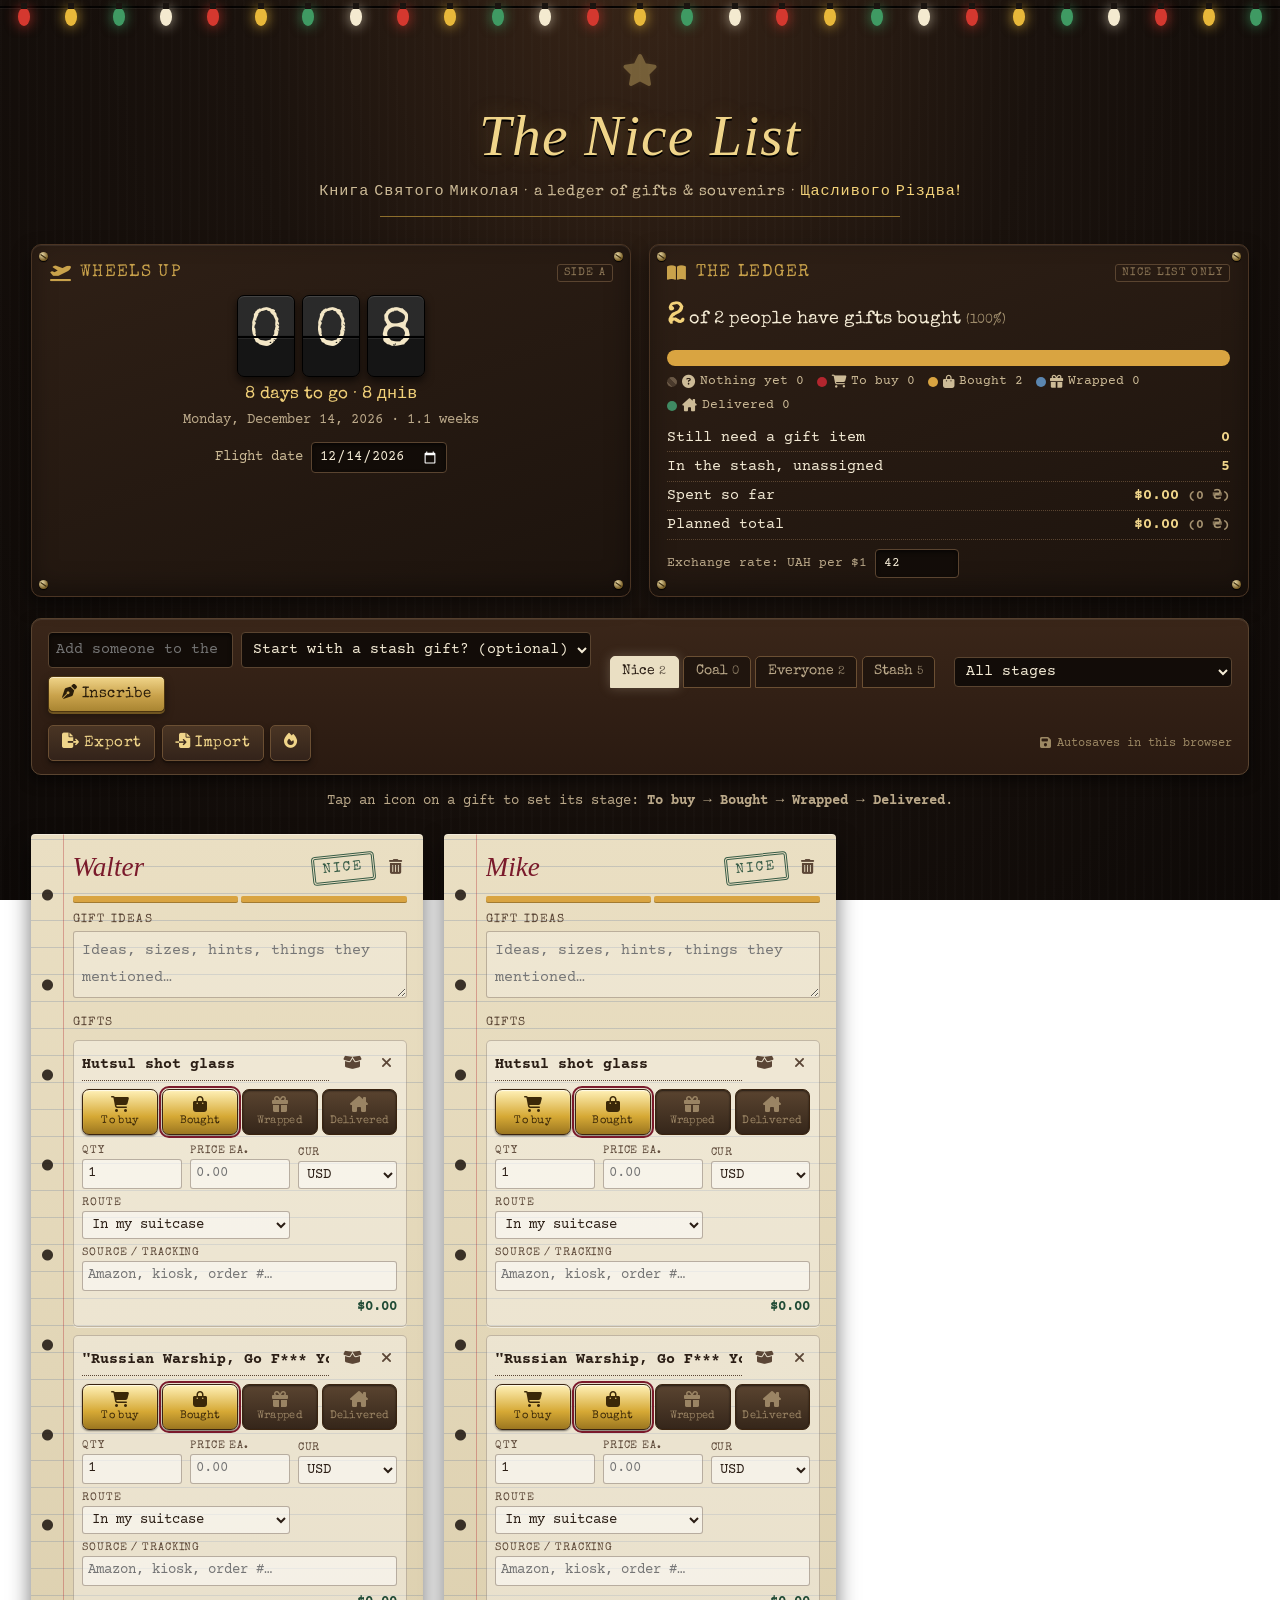
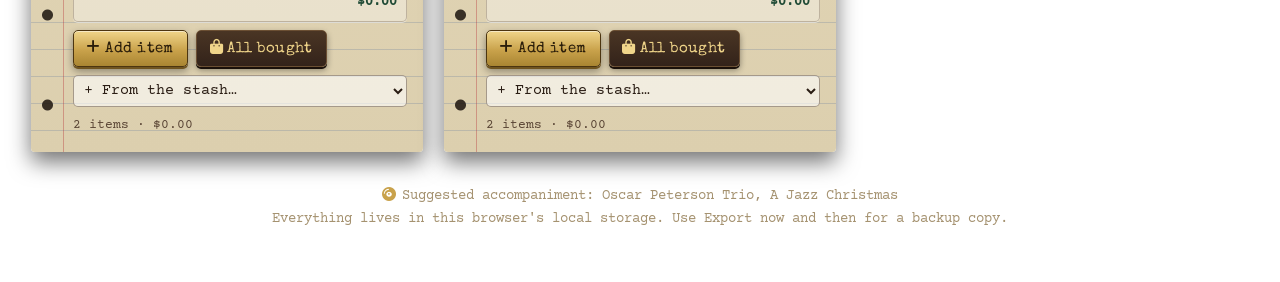
==== nice-list.html @ 09d6259b "v1.0 nice list." ====
<!DOCTYPE html>
<html lang="en">
<head>
<meta charset="utf-8">
<meta name="viewport" content="width=device-width, initial-scale=1, viewport-fit=cover">
<meta name="theme-color" content="#120d0a">
<meta name="mobile-web-app-capable" content="yes">
<meta name="apple-mobile-web-app-capable" content="yes">
<meta name="apple-mobile-web-app-title" content="Nice List">
<title>The Nice List · Книга Святого Миколая</title>
<link rel="preconnect" href="https://fonts.googleapis.com">
<link rel="preconnect" href="https://fonts.gstatic.com" crossorigin>
<link href="https://fonts.googleapis.com/css2?family=Courier+Prime:ital,wght@0,400;0,700;1,400&family=IM+Fell+English:ital@0;1&family=Special+Elite&display=swap" rel="stylesheet">
<link rel="stylesheet" href="https://cdnjs.cloudflare.com/ajax/libs/font-awesome/6.5.1/css/all.min.css">
<style>
:root{
  --wood-1:#120d0a; --wood-2:#241912; --leather:#3a2619;
  --paper:#eadfc3; --paper-2:#dccfae; --ink:#2a1d14; --ink-soft:#5b4636;
  --brass:#c9a24b; --brass-d:#8d6e2c; --brass-l:#f0d58a;
  --burg:#7a1a2b; --pine:#1f4a35; --pine-l:#3f8a62; --gold:#f3d27a; --cream:#f5ecd6; --red:#b3262e;
  --s0:#b3262e; --s1:#d9a441; --s2:#5b86b0; --s3:#3f8a62;
  --type:'Courier Prime','Courier New',monospace;
  --head:'Special Elite','Courier New',monospace;
  --serif:'IM Fell English',Georgia,serif;
}
*{box-sizing:border-box}
html{scroll-behavior:smooth}
body{
  margin:0; color:var(--cream); font-family:var(--type); font-size:15px; line-height:1.45;
  background:
    repeating-linear-gradient(90deg, rgba(255,255,255,.012) 0 2px, transparent 2px 9px),
    radial-gradient(ellipse at 50% -10%, #3a2618 0%, #1a120d 45%, #0d0907 100%) fixed;
  min-height:100vh; padding-bottom:calc(3rem + env(safe-area-inset-bottom));
  -webkit-tap-highlight-color:transparent; touch-action:manipulation;
}
a{color:var(--brass-l)}
button,input,select,textarea{font:inherit}

/* ---------- string lights ---------- */
.lights{position:relative;height:38px;display:flex;justify-content:space-around;overflow:hidden;pointer-events:none}
.lights::before{content:"";position:absolute;left:0;right:0;top:6px;height:2px;background:#050302;box-shadow:0 1px 0 rgba(255,255,255,.05)}
.lights span{position:relative;width:12px;height:18px;margin-top:8px;border-radius:50% 50% 55% 55%;animation:twinkle 3.2s infinite ease-in-out}
.lights span::before{content:"";position:absolute;top:-5px;left:3px;width:6px;height:6px;background:#1a1410}
.lights span:nth-child(4n+1){background:#d4382f;box-shadow:0 0 12px 2px rgba(212,56,47,.55)}
.lights span:nth-child(4n+2){background:#e8b83a;box-shadow:0 0 12px 2px rgba(232,184,58,.55);animation-delay:.6s}
.lights span:nth-child(4n+3){background:#3f9a63;box-shadow:0 0 12px 2px rgba(63,154,99,.55);animation-delay:1.2s}
.lights span:nth-child(4n){background:#f4ead0;box-shadow:0 0 12px 2px rgba(244,234,208,.45);animation-delay:1.8s}
@keyframes twinkle{0%,100%{opacity:1}50%{opacity:.45}}

/* ---------- masthead ---------- */
.masthead{text-align:center;padding:1rem 1rem .5rem}
.star{font-size:2rem;--glow:0;line-height:1}
.star i{color:var(--gold);opacity:calc(.35 + var(--glow)*.65);filter:drop-shadow(0 0 calc(3px + var(--glow)*16px) rgba(243,210,122,calc(.2 + var(--glow)*.8)));transition:all .8s}
h1{margin:.2rem 0 0;font-family:var(--serif);font-style:italic;font-weight:400;font-size:clamp(2.2rem,6vw,3.6rem);color:var(--brass-l);letter-spacing:.02em;text-shadow:0 2px 0 #000,0 0 22px rgba(201,162,75,.25)}
.sub{margin:.2rem 0 0;color:#cdbb97;font-family:var(--head);letter-spacing:.06em;font-size:.95rem}
.sub .uk{color:var(--gold)}
.rule{width:min(520px,80%);margin:.8rem auto 0;border:0;border-top:1px solid var(--brass-d);position:relative;overflow:visible}

/* ---------- dashboard ---------- */
.wrap{max-width:1250px;margin:0 auto;padding:0 1rem}
.dash{display:grid;grid-template-columns:repeat(auto-fit,minmax(min(100%,300px),1fr));gap:1.1rem;margin-top:1.2rem}
.panel{
  position:relative;border-radius:10px;padding:1rem 1.1rem 1.1rem;
  background:linear-gradient(160deg,#2f2016,#1c130d);
  border:1px solid #4b3524; box-shadow:inset 0 1px 0 rgba(255,255,255,.07),inset 0 -8px 24px rgba(0,0,0,.35),0 8px 18px rgba(0,0,0,.5);
}
.panel h2{margin:0 0 .6rem;font-family:var(--head);font-weight:400;font-size:1.05rem;letter-spacing:.08em;text-transform:uppercase;color:var(--brass);display:flex;align-items:center;gap:.5rem}
.panel h2 .side{margin-left:auto;font-size:.7rem;color:#8d7757;border:1px solid #5a4430;border-radius:3px;padding:0 .35rem}
.screw{position:absolute;width:9px;height:9px;border-radius:50%;background:radial-gradient(circle at 35% 30%,#e8d9a8,#7a5f26 70%);box-shadow:0 1px 1px #000}
.screw::after{content:"";position:absolute;left:1px;right:1px;top:4px;height:1px;background:#3b2c0f;transform:rotate(35deg)}
.screw.tl{top:7px;left:7px}.screw.tr{top:7px;right:7px}.screw.bl{bottom:7px;left:7px}.screw.br{bottom:7px;right:7px}

/* countdown plaque */
.flip{display:flex;gap:.45rem;justify-content:center;margin:.3rem 0 .4rem}
.digit{
  width:58px;height:82px;display:grid;place-items:center;border-radius:7px;position:relative;
  font-family:var(--head);font-size:3.4rem;color:#f4e7c6;
  background:linear-gradient(#2a2a2a 0 49%,#151515 51% 100%);
  box-shadow:0 4px 8px rgba(0,0,0,.6),inset 0 1px 0 rgba(255,255,255,.12);
  border:1px solid #000;
}
.digit::after{content:"";position:absolute;left:0;right:0;top:50%;height:2px;background:#000;box-shadow:0 1px 0 rgba(255,255,255,.08)}
.cd-sub{text-align:center;font-family:var(--head);color:var(--gold);font-size:1.05rem}
.cd-note{text-align:center;color:#bba98a;font-size:.85rem;margin-top:.2rem;min-height:1.2em}
.cd-date{display:flex;justify-content:center;align-items:center;gap:.5rem;margin-top:.7rem;font-size:.85rem;color:#cdbb97}

/* inputs on dark brass panels */
.dark-input,.panel input[type=date],.panel input[type=number]{
  background:#120c08;color:var(--cream);border:1px solid #5a4430;border-radius:4px;padding:.25rem .45rem;
  box-shadow:inset 0 2px 4px rgba(0,0,0,.6);color-scheme:dark;
}
.panel input[type=number]{width:5.2rem}

/* ledger stats */
.statline{display:flex;justify-content:space-between;gap:.5rem;padding:.2rem 0;border-bottom:1px dotted #5a4430}
.statline b{color:var(--brass-l);font-weight:700}
.statline small{color:#a59270}
.bar{display:flex;height:16px;border-radius:8px;overflow:hidden;background:#0d0806;margin:.7rem 0 .4rem;box-shadow:inset 0 2px 4px #000}
.bar i{display:block;height:100%;transition:width .5s}
.legend{display:flex;flex-wrap:wrap;gap:.3rem .8rem;font-size:.82rem;color:#cdbb97}
.legend span{display:inline-flex;align-items:center;gap:.3rem}
.dot{width:10px;height:10px;border-radius:50%;display:inline-block}
.rate{margin-top:.6rem;font-size:.82rem;color:#bba98a;display:flex;align-items:center;gap:.5rem;flex-wrap:wrap}

/* ---------- toolbar ---------- */
.toolbar{
  margin-top:1.3rem;padding:.8rem 1rem;border-radius:10px;display:flex;flex-wrap:wrap;gap:.8rem 1.2rem;align-items:center;
  background:linear-gradient(#3a2619,#2a1a11);border:1px solid #5a4430;box-shadow:0 6px 14px rgba(0,0,0,.5),inset 0 1px 0 rgba(255,255,255,.08);
}
.addform{display:flex;gap:.5rem;flex:1 1 280px}
.addform input{flex:1;min-width:0}
.btn{
  cursor:pointer;border:1px solid #4c3510;border-radius:5px;padding:.4rem .8rem;color:#2a1d0a;font-family:var(--head);letter-spacing:.03em;
  background:linear-gradient(#f0d58a,#c9a24b 55%,#a98532);box-shadow:0 2px 0 #6f5420,0 4px 8px rgba(0,0,0,.4),inset 0 1px 0 rgba(255,255,255,.5);
  transition:transform .08s,box-shadow .08s;
}
.btn:hover{filter:brightness(1.07)}
.btn:active{transform:translateY(2px);box-shadow:0 0 0 #6f5420,inset 0 2px 4px rgba(0,0,0,.3)}
.btn.ghost{background:linear-gradient(#4a3524,#33231a);color:var(--brass-l);border-color:#6b4f33;box-shadow:0 2px 0 #1a100a,0 3px 6px rgba(0,0,0,.4)}
.tabs{display:flex;gap:.3rem}
.tab{cursor:pointer;border:1px solid #6b4f33;background:#20150e;color:#bba98a;padding:.3rem .7rem;border-radius:5px 5px 0 0;font-family:var(--head);font-size:.9rem}
.tab.on{background:var(--paper);color:var(--ink);border-color:var(--paper);box-shadow:0 0 12px rgba(234,223,195,.25)}
.tab small{opacity:.7}
.toolbar select{background:#120c08;color:var(--cream);border:1px solid #5a4430;border-radius:4px;padding:.3rem .4rem;color-scheme:dark}
.saved{font-size:.78rem;color:#9c8864;margin-left:auto;display:flex;align-items:center;gap:.4rem}
.saved.warn{color:#ff9d8a}
.tools{display:flex;gap:.4rem;flex-wrap:wrap}

/* ---------- person cards ---------- */
.cards{display:grid;grid-template-columns:repeat(auto-fill,minmax(min(100%,340px),1fr));gap:1.3rem;margin-top:1.4rem}
.card{
  position:relative;color:var(--ink);border-radius:4px;padding:.9rem 1rem 1rem 2.6rem;
  background:
    linear-gradient(90deg,transparent 2rem,rgba(179,38,46,.35) 2rem 2.08rem,transparent 2.08rem),
    linear-gradient(rgba(0,0,0,0) 0 26px,rgba(70,100,150,.22) 26px 27px) 0 6px/100% 27px,
    linear-gradient(180deg,var(--paper),var(--paper-2));
  box-shadow:0 10px 22px rgba(0,0,0,.55),0 1px 0 rgba(255,255,255,.4) inset;
}
.card::before{ /* punched holes */
  content:"";position:absolute;left:.65rem;top:1rem;bottom:1rem;width:.8rem;
  background:radial-gradient(circle,#1b130d 0 5px,transparent 6px) 0 0/100% 90px repeat-y;opacity:.85;
}
.card.coal{filter:saturate(.7) brightness(.93)}
.card header{display:flex;align-items:center;gap:.5rem}
.card .pname{flex:1;min-width:0;font-family:var(--serif);font-size:1.7rem;font-style:italic;color:var(--burg);background:transparent;border:0;border-bottom:1px dashed transparent;padding:0}
.card .pname:hover,.card .pname:focus{border-bottom-color:var(--ink-soft);outline:none}
.stamp{
  cursor:pointer;font-family:var(--head);font-size:.85rem;letter-spacing:.15em;padding:.1rem .5rem;border:3px double;background:transparent;
  transform:rotate(-6deg);border-radius:4px;opacity:.88;transition:transform .15s;
}
.stamp:hover{transform:rotate(-3deg) scale(1.06)}
.stamp.nice{color:var(--pine);border-color:var(--pine)}
.stamp.coal{color:var(--red);border-color:var(--red)}
.iconbtn{cursor:pointer;background:transparent;border:0;color:var(--ink-soft);padding:.2rem .35rem;border-radius:4px}
.iconbtn:hover{color:var(--red);background:rgba(0,0,0,.07)}
.meter{display:flex;gap:3px;margin:.45rem 0 .2rem}
.meter i{flex:1;height:7px;border-radius:2px;box-shadow:inset 0 -1px 0 rgba(0,0,0,.25)}
.meter .empty{background:repeating-linear-gradient(45deg,rgba(90,70,54,.45) 0 4px,rgba(90,70,54,.2) 4px 8px);height:7px;flex:1;border-radius:2px}
.s0{background:var(--s0)}.s1{background:var(--s1)}.s2{background:var(--s2)}.s3{background:var(--s3)}
.lbl{display:block;font-family:var(--head);font-size:.75rem;letter-spacing:.12em;text-transform:uppercase;color:var(--ink-soft);margin:.55rem 0 .1rem}
.card textarea{
  width:100%;min-height:3.6rem;resize:vertical;background:rgba(255,255,255,.28);border:1px solid rgba(90,70,54,.35);border-radius:3px;
  padding:.35rem .5rem;color:var(--ink);line-height:27px;
}
.card textarea:focus,.card input:focus,.card select:focus{outline:2px solid rgba(122,26,43,.4);outline-offset:1px}
.gift{margin:.5rem 0;padding:.5rem .55rem;border-radius:5px;background:rgba(255,255,255,.35);border:1px solid rgba(90,70,54,.3);box-shadow:0 1px 0 rgba(255,255,255,.5)}
.gline{display:flex;align-items:center;gap:.5rem}
.gname{flex:1;min-width:0;background:transparent;border:0;border-bottom:1px dotted var(--ink-soft);color:var(--ink);font-weight:700;padding:.3rem 0}
.steps{display:grid;grid-template-columns:repeat(4,1fr);gap:4px;margin-top:.5rem}
.step{
  cursor:pointer;min-height:46px;border-radius:7px;border:1px solid #3a2410;display:flex;flex-direction:column;align-items:center;justify-content:center;gap:2px;
  font-family:var(--head);font-size:.66rem;letter-spacing:.03em;padding:.25rem .1rem;
  background:linear-gradient(#5a4430,#35261a);color:#9a8464;box-shadow:inset 0 1px 2px rgba(0,0,0,.6);transition:all .15s;
}
.step i{font-size:1rem}
.step:active{transform:scale(.96)}
.step.lit{background:linear-gradient(#fff1b8,#d6a935 60%,#9b7620);color:#3b2808;box-shadow:0 1px 2px rgba(0,0,0,.5),inset 0 1px 1px rgba(255,255,255,.7)}
.step.lit.st3{background:linear-gradient(#b9eacb,#3f8a62 60%,#1f4a35);color:#fff}
.step.cur{outline:2px solid var(--burg);outline-offset:1px}
.gmeta{display:grid;grid-template-columns:repeat(auto-fit,minmax(84px,1fr));gap:.4rem .5rem;margin-top:.5rem;align-items:end}
.f{display:flex;flex-direction:column;font-size:.68rem;letter-spacing:.08em;text-transform:uppercase;color:var(--ink-soft);font-family:var(--head);min-width:0}
.f input,.f select{width:100%;background:rgba(255,255,255,.5);border:1px solid rgba(90,70,54,.4);border-radius:3px;padding:.25rem .3rem;color:var(--ink);font-size:.85rem;text-transform:none;letter-spacing:0;font-family:var(--type)}
.f.route{grid-column:span 2}
.f.where{grid-column:1/-1}
.line{grid-column:1/-1;text-align:right;font-weight:700;color:var(--pine);font-size:.9rem}
.addrow{display:flex;gap:.5rem;flex-wrap:wrap;margin-top:.2rem}
.howto{margin:1rem 0 0;text-align:center;color:#bba98a;font-size:.88rem}
.card footer{display:flex;justify-content:space-between;align-items:center;margin-top:.6rem;font-size:.82rem;color:var(--ink-soft);gap:.5rem;flex-wrap:wrap}
.empty-state{grid-column:1/-1;text-align:center;padding:2.5rem 1rem;color:#bba98a;font-family:var(--serif);font-style:italic;font-size:1.3rem;border:1px dashed #5a4430;border-radius:10px}

/* ---------- footer ---------- */
.foot{margin-top:2.2rem;text-align:center;color:#a59270;font-size:.85rem}
.foot .vinyl{display:inline-block;color:var(--brass);animation:spin 6s linear infinite;margin-right:.4rem}
@keyframes spin{to{transform:rotate(360deg)}}
.foot p{margin:.25rem 0}
.sr{position:absolute;left:-9999px}

@media (max-width:640px){
  body{font-size:16px}
  input,select,textarea{font-size:16px !important}
  .wrap{padding:0 .7rem}
  .cards{gap:1rem}
  .card{padding-right:.8rem}
  .card .pname{font-size:1.5rem}
  .screw{display:none}
  .lights{height:30px}
  .digit{width:46px;height:68px;font-size:2.7rem}
  .toolbar{padding:.7rem}
  .tab{padding:.5rem .8rem}
  .btn{min-height:44px}
  .iconbtn{min-width:40px;min-height:40px}
  .addform input{min-height:44px}
  .saved{margin-left:0;width:100%}
  .tools{width:100%}
  .tools .btn{flex:1}
  .toolbar select{min-height:44px;flex:1}
}
@media (prefers-reduced-motion:reduce){
  *{animation:none !important;transition:none !important}
}

/* ---------- people-first progress, stash ---------- */
[hidden]{display:none !important}
.sn{background:repeating-linear-gradient(45deg,#6a5845 0 4px,#4a3a2c 4px 8px)}
.big{font-family:var(--head);font-size:1.1rem;color:var(--cream)}
.big b{color:var(--gold);font-size:1.9rem}
.big small{color:#a59270;font-size:.8rem}
.statline.first{margin-top:.5rem}
.tabs{flex-wrap:wrap}
.addform{flex-wrap:wrap}
.addform input{flex:1 1 180px}
.addform select{flex:1 1 200px;min-height:36px}
.addrow select.pick,.give select{background:rgba(255,255,255,.6);border:1px solid rgba(90,70,54,.5);border-radius:5px;color:var(--ink);padding:.35rem .4rem;min-width:0;max-width:100%}
.addrow select.pick{flex:1 1 150px}
.give{display:flex;gap:.5rem;margin-top:.6rem}
.give select{flex:1}
.need{color:var(--red);font-weight:700}
.card.stash{filter:sepia(.35) saturate(.9)}
.stashhead{font-family:var(--serif);font-style:italic;font-size:1.3rem;color:var(--burg);display:flex;align-items:center;gap:.5rem}
.toast{position:fixed;left:50%;bottom:calc(1rem + env(safe-area-inset-bottom));transform:translate(-50%,40px);opacity:0;pointer-events:none;background:#120c08;color:var(--brass-l);border:1px solid var(--brass-d);padding:.55rem 1rem;border-radius:8px;font-family:var(--head);box-shadow:0 6px 18px rgba(0,0,0,.6);transition:all .25s;z-index:50;max-width:90vw;text-align:center}
.toast.on{opacity:1;transform:translate(-50%,0)}
</style>
</head>
<body>

<div class="lights" id="lights" aria-hidden="true"></div>

<header class="masthead">
  <div class="star" id="star" aria-hidden="true"><i class="fa-solid fa-star"></i></div>
  <h1>The Nice List</h1>
  <p class="sub">Книга Святого Миколая · a ledger of gifts &amp; souvenirs · <span class="uk" lang="uk">Щасливого Різдва!</span></p>
  <hr class="rule">
</header>

<div class="wrap">

  <section class="dash">
    <!-- Countdown -->
    <div class="panel">
      <i class="screw tl"></i><i class="screw tr"></i><i class="screw bl"></i><i class="screw br"></i>
      <h2><i class="fa-solid fa-plane-departure"></i> Wheels up <span class="side">Side A</span></h2>
      <div class="flip" id="flip" aria-live="polite"></div>
      <div class="cd-sub" id="cdSub"></div>
      <div class="cd-note" id="cdNote"></div>
      <div class="cd-date">
        <label for="flightDate">Flight date</label>
        <input type="date" id="flightDate">
      </div>
    </div>

    <!-- Ledger -->
    <div class="panel">
      <i class="screw tl"></i><i class="screw tr"></i><i class="screw bl"></i><i class="screw br"></i>
      <h2><i class="fa-solid fa-book-open"></i> The ledger <span class="side">nice list only</span></h2>
      <div id="statsBody"></div>
      <div class="rate">
        <label for="rate">Exchange rate: UAH per $1</label>
        <input type="number" id="rate" min="1" step="0.1">
      </div>
    </div>

  </section>

  <section class="toolbar">
    <form class="addform" id="addForm" autocomplete="off">
      <input type="text" id="newName" class="dark-input" placeholder="Add someone to the list…" maxlength="60" aria-label="New name">
      <select id="newPick" hidden aria-label="Start with a gift from the stash"></select>
      <button class="btn" id="addBtn" type="submit"><i class="fa-solid fa-pen-nib"></i> Inscribe</button>
    </form>
    <div class="tabs" id="tabs" role="tablist"></div>
    <select id="filter" aria-label="Filter">
      <option value="all">All stages</option>
      <option value="none">Nothing yet</option>
      <option value="todo">Needs buying</option>
      <option value="wrap">Needs wrapping</option>
      <option value="deliver">Wrapped, awaiting hand-over</option>
      <option value="done">All done</option>
    </select>
    <div class="tools">
      <button class="btn ghost" id="btnExport" type="button"><i class="fa-solid fa-file-export"></i> Export</button>
      <button class="btn ghost" id="btnImport" type="button"><i class="fa-solid fa-file-import"></i> Import</button>
      <button class="btn ghost" id="btnClear" type="button" title="Erase everything"><i class="fa-solid fa-fire"></i></button>
      <input type="file" id="fileIn" accept="application/json,.json" class="sr">
    </div>
    <div class="saved" id="saved"></div>
  </section>

  <p class="howto" id="howto"></p>

  <main class="cards" id="cards"></main>

  <footer class="foot">
    <p><i class="fa-solid fa-compact-disc vinyl"></i><span id="spin"></span></p>
    <p>Everything lives in this browser's local storage. Use Export now and then for a backup copy.</p>
  </footer>
</div>

<div class="toast" id="toast" role="status" aria-live="polite"></div>

<script>
(() => {
'use strict';

/* ---------- constants ---------- */
const KEY = 'nice-list-ledger-v1';
const STATUS = [
  {label:'To be purchased', short:'To buy',    icon:'fa-cart-shopping'},
  {label:'Purchased',       short:'Bought',    icon:'fa-bag-shopping'},
  {label:'Wrapped',         short:'Wrapped',   icon:'fa-gift'},
  {label:'Delivered',       short:'Delivered', icon:'fa-house-chimney'}
];
const ROUTES = {
  suitcase:{label:'In my suitcase', icon:'fa-suitcase-rolling'},
  kyiv:{label:'Ship to Kyiv', icon:'fa-box'},
  usa:{label:'Ship to USA', icon:'fa-truck-fast'}
};
const SPINS = [
  'Suggested accompaniment: A Charlie Brown Christmas (Vince Guaraldi Trio, 1965)',
  'Suggested accompaniment: Ella Wishes You a Swinging Christmas (1960)',
  'Suggested accompaniment: Louis Armstrong & Ella Fitzgerald, Christmas sessions',
  'Suggested accompaniment: Oscar Peterson Trio, A Jazz Christmas'
];
/* person stages: -1 = no gift item yet, 0..3 = lowest status among their gifts */
const STAGE_LABELS = ['Nothing yet', 'To buy', 'Bought', 'Wrapped', 'Delivered'];
const STAGE_ICONS  = ['fa-circle-question', 'fa-cart-shopping', 'fa-bag-shopping', 'fa-gift', 'fa-house-chimney'];

/* ---------- helpers ---------- */
const $ = s => document.querySelector(s);
const uid = () => Math.random().toString(36).slice(2, 9) + Date.now().toString(36).slice(-3);
const esc = s => String(s ?? '').replace(/[&<>"']/g, c => ({'&':'&amp;','<':'&lt;','>':'&gt;','"':'&quot;',"'":'&#39;'}[c]));
const num = v => { const n = parseFloat(v); return Number.isFinite(n) ? n : 0; };
const fmtUSD = n => '$' + n.toLocaleString('en-US', {minimumFractionDigits:2, maximumFractionDigits:2});
const fmtUAH = n => Math.round(n).toLocaleString('en-US') + ' ₴';

function mkGift(name, qty, price, cur, route, place, status){
  return {id:uid(), name, qty, price, cur, route, status:status || 0, place};
}
function defaultSettings(){ return {flight:'2026-12-14', rate:42}; }
function seed(){
  const shot = () => mkGift('Hutsul shot glass', 1, 0, 'USD', 'suitcase', '', 1);
  const magnet = () => mkGift('"Russian Warship, Go F*** Yourself" stamp magnet', 1, 0, 'USD', 'suitcase', '', 1);
  return {
    v:2, settings:defaultSettings(), view:'nice', filter:'all',
    people:[
      {id:uid(), name:'Walter', nice:true, ideas:'', gifts:[shot(), magnet()]},
      {id:uid(), name:'Mike', nice:true, ideas:'', gifts:[shot(), magnet()]}
    ],
    stash:[
      mkGift('Rug', 1, 0, 'USD', 'suitcase', '', 1),
      mkGift('Tote bag', 1, 0, 'USD', 'suitcase', '', 1),
      mkGift('Tote bag (second design)', 1, 0, 'USD', 'suitcase', '', 1),
      mkGift('Hutsul shot glass', 2, 0, 'USD', 'suitcase', '', 1)
    ]
  };
}
const normGift = g => ({
  id:String(g.id || uid()), name:String(g.name || ''),
  qty:Math.max(1, Math.round(num(g.qty)) || 1), price:Math.max(0, num(g.price)),
  cur:g.cur === 'UAH' ? 'UAH' : 'USD',
  route:ROUTES[g.route] ? g.route : 'suitcase',
  status:Math.min(3, Math.max(0, parseInt(g.status, 10) || 0)), place:String(g.place || '')
});
function normalize(raw){
  const d = defaultSettings();
  const s = Object.assign({}, d, (raw && raw.settings) || {});
  s.rate = num(s.rate) || d.rate;
  if (!/^\d{4}-\d{2}-\d{2}$/.test(String(s.flight))) s.flight = d.flight;
  const people = (Array.isArray(raw && raw.people) ? raw.people : []).map(p => ({
    id:String(p.id || uid()), name:String(p.name || ''), nice:p.nice !== false, ideas:String(p.ideas || ''),
    gifts:(Array.isArray(p.gifts) ? p.gifts : []).map(normGift)
  }));
  const stash = (Array.isArray(raw && raw.stash) ? raw.stash : []).map(normGift);
  const view = ['nice','coal','all','stash'].includes(raw && raw.view) ? raw.view : 'nice';
  const filter = ['all','none','todo','wrap','deliver','done'].includes(raw && raw.filter) ? raw.filter : 'all';
  return {v:2, settings:s, view, filter, people, stash};
}

/* ---------- storage ---------- */
let state;
let storageOK = true;
function load(){
  try{
    const t = localStorage.getItem(KEY);
    if (t) return normalize(JSON.parse(t));
  }catch(e){ storageOK = false; }
  return seed();
}
let saveTimer;
function save(){
  clearTimeout(saveTimer);
  saveTimer = setTimeout(() => {
    try{
      localStorage.setItem(KEY, JSON.stringify(state));
      storageOK = true;
      const t = new Date().toLocaleTimeString([], {hour:'2-digit', minute:'2-digit'});
      setSaved(`<i class="fa-solid fa-floppy-disk"></i> Saved in this browser · ${t}`, false);
    }catch(e){
      storageOK = false;
      setSaved('<i class="fa-solid fa-triangle-exclamation"></i> Browser storage is unavailable. Export a backup!', true);
    }
  }, 150);
}
function setSaved(html, warn){
  const el = $('#saved'); el.innerHTML = html; el.classList.toggle('warn', !!warn);
}
let toastT;
function toast(msg){
  const t = $('#toast'); t.textContent = msg; t.classList.add('on');
  clearTimeout(toastT); toastT = setTimeout(() => t.classList.remove('on'), 2600);
}

/* ---------- money & stages ---------- */
const toUSD = (amt, cur) => cur === 'USD' ? amt : amt / state.settings.rate;
const itemUSD = g => g.qty * toUSD(g.price, g.cur);
const nicePeople = () => state.people.filter(p => p.nice);
const stageOf = p => p.gifts.length ? Math.min(...p.gifts.map(g => g.status)) : -1;
const stashUnits = () => state.stash.reduce((a, g) => a + g.qty, 0);

/* take ONE unit out of a stash item (splitting if qty > 1) */
function takeFromStash(sid){
  const i = state.stash.findIndex(x => x.id === sid); if (i < 0) return null;
  const g = state.stash[i];
  if (g.qty > 1){ g.qty -= 1; return Object.assign({}, g, {id:uid(), qty:1}); }
  state.stash.splice(i, 1); return g;
}
const stashOpts = () => state.stash.map(g => `<option value="${g.id}">${esc(g.name || '(unnamed)')}${g.qty > 1 ? ' (×' + g.qty + ')' : ''}</option>`).join('');

/* ---------- countdown ---------- */
function daysUntil(iso){
  const [y,m,d] = iso.split('-').map(Number);
  const target = new Date(y, m-1, d);
  const now = new Date();
  const today = new Date(now.getFullYear(), now.getMonth(), now.getDate());
  return Math.round((target - today) / 86400000);
}
function ukDays(n){
  const a = Math.abs(n), m10 = a % 10, m100 = a % 100;
  if (m10 === 1 && m100 !== 11) return 'день';
  if (m10 >= 2 && m10 <= 4 && (m100 < 12 || m100 > 14)) return 'дні';
  return 'днів';
}
function renderCountdown(){
  const days = daysUntil(state.settings.flight);
  const shown = String(Math.max(days, 0)).padStart(3, '0');
  $('#flip').innerHTML = shown.split('').map(c => `<span class="digit">${c}</span>`).join('');
  let sub;
  if (days > 1) sub = `${days} days to go · <span lang="uk">${days} ${ukDays(days)}</span>`;
  else if (days === 1) sub = `Tomorrow! · <span lang="uk">завтра</span>`;
  else if (days === 0) sub = `Today. Wheels up! · <span lang="uk">щасливої дороги</span>`;
  else sub = `Already airborne · <span lang="uk">щасливої дороги</span>`;
  $('#cdSub').innerHTML = sub;
  const [y,m,d] = state.settings.flight.split('-').map(Number);
  const nice = new Date(y, m-1, d).toLocaleDateString('en-US', {weekday:'long', month:'long', day:'numeric', year:'numeric'});
  const weeks = days > 0 ? ` · ${(days/7).toFixed(1)} weeks` : '';
  $('#cdNote').textContent = nice + weeks;
}

/* ---------- derived refresh (no card re-render) ---------- */
function refreshDerived(){
  const nice = nicePeople(), n = nice.length;
  const stages = [0,0,0,0,0];            /* index = stage + 1 */
  let planned = 0, spent = 0, items = 0;
  nice.forEach(p => {
    stages[stageOf(p) + 1]++;
    p.gifts.forEach(g => { const u = itemUSD(g); planned += u; if (g.status >= 1) spent += u; items++; });
  });
  state.stash.forEach(g => { const u = itemUSD(g); planned += u; if (g.status >= 1) spent += u; });
  const rate = state.settings.rate;
  const have = stages[2] + stages[3] + stages[4];     /* everything bought for them */
  const pct = n ? Math.round(have / n * 100) : 0;
  const w = i => n ? (stages[i] / n * 100) : 0;
  $('#star').style.setProperty('--glow', (n ? stages[4] / n : 0).toFixed(3));
  const cls = ['sn','s0','s1','s2','s3'];
  const legend = STAGE_LABELS.map((l, i) => `<span><i class="dot ${cls[i]}"></i><i class="fa-solid ${STAGE_ICONS[i]}"></i> ${l} ${stages[i]}</span>`).join('');
  $('#statsBody').innerHTML = `
    <div class="big"><b>${have}</b> of ${n} people have gifts bought <small>(${pct}%)</small></div>
    <div class="bar" role="img" aria-label="People by stage">${cls.map((c, i) => `<i class="${c}" style="width:${w(i)}%"></i>`).join('')}</div>
    <div class="legend">${legend}</div>
    <div class="statline first"><span>Still need a gift item</span><b>${stages[0]}</b></div>
    <div class="statline"><span>In the stash, unassigned</span><b>${stashUnits()}</b></div>
    <div class="statline"><span>Spent so far</span><b>${fmtUSD(spent)} <small>(${fmtUAH(spent * rate)})</small></b></div>
    <div class="statline"><span>Planned total</span><b>${fmtUSD(planned)} <small>(${fmtUAH(planned * rate)})</small></b></div>`;

  state.people.forEach(p => {
    const sum = p.gifts.reduce((a, g) => a + itemUSD(g), 0);
    const el = document.querySelector(`[data-sub="${p.id}"]`);
    if (el) el.textContent = `${p.gifts.length} item${p.gifts.length === 1 ? '' : 's'} · ${fmtUSD(sum)}`;
    p.gifts.forEach(g => {
      const l = document.querySelector(`[data-line="${g.id}"]`);
      if (l) l.textContent = fmtUSD(itemUSD(g));
    });
  });
  state.stash.forEach(g => {
    const l = document.querySelector(`[data-line="${g.id}"]`);
    if (l) l.textContent = fmtUSD(itemUSD(g));
  });
}

/* ---------- rendering ---------- */
function giftHTML(g, ctx){
  const steps = STATUS.map((s, i) => `<button type="button" class="step st${i} ${i <= g.status ? 'lit' : ''} ${i === g.status ? 'cur' : ''}" data-act="set-status" data-s="${i}" title="${s.label}" aria-label="${s.label}" aria-pressed="${i === g.status}"><i class="fa-solid ${s.icon}"></i><span>${s.short}</span></button>`).join('');
  const routeOpts = Object.entries(ROUTES).map(([k, r]) => `<option value="${k}" ${g.route === k ? 'selected' : ''}>${r.label}</option>`).join('');
  const back = ctx === 'person' ? `<button class="iconbtn" data-act="to-stash" title="Return to the stash (no recipient)" aria-label="Return to the stash"><i class="fa-solid fa-box-open"></i></button>` : '';
  return `
  <div class="gift" data-gid="${g.id}">
    <div class="gline">
      <input class="gname" data-f="gname" value="${esc(g.name)}" placeholder="What is it?" aria-label="Item name">
      ${back}
      <button class="iconbtn" data-act="del-gift" title="Remove item" aria-label="Remove item"><i class="fa-solid fa-xmark"></i></button>
    </div>
    <div class="steps" role="group" aria-label="Stage">${steps}</div>
    <div class="gmeta">
      <label class="f qty">Qty<input type="number" inputmode="numeric" min="1" step="1" data-f="gqty" value="${g.qty}"></label>
      <label class="f price">Price ea.<input type="number" inputmode="decimal" min="0" step="0.01" data-f="gprice" value="${g.price || ''}" placeholder="0.00"></label>
      <label class="f">Cur<select data-f="gcur"><option ${g.cur === 'USD' ? 'selected' : ''}>USD</option><option ${g.cur === 'UAH' ? 'selected' : ''}>UAH</option></select></label>
      <label class="f route">Route<select data-f="groute">${routeOpts}</select></label>
      <label class="f where">Source / tracking<input data-f="gplace" value="${esc(g.place)}" placeholder="Amazon, kiosk, order #…"></label>
      <span class="line" data-line="${g.id}">${fmtUSD(itemUSD(g))}</span>
    </div>
  </div>`;
}
function personHTML(p){
  const meter = p.gifts.length
    ? p.gifts.map(g => `<i class="s${g.status}" title="${esc(g.name || 'item')}: ${STATUS[g.status].label}"></i>`).join('')
    : '<span class="empty"></span>';
  const sum = p.gifts.reduce((a, g) => a + itemUSD(g), 0);
  const pick = state.stash.length
    ? `<select class="pick" data-pick="${p.id}" aria-label="Add a gift from the stash"><option value="">+ From the stash…</option>${stashOpts()}</select>` : '';
  let note = '';
  if (!p.gifts.length && p.nice) note = '<span class="need"><i class="fa-solid fa-circle-exclamation"></i> needs a gift</span>';
  else if (p.gifts.length && p.gifts.every(g => g.status === 3)) note = '<i class="fa-solid fa-circle-check"></i> all delivered';
  return `
  <article class="card ${p.nice ? 'nice' : 'coal'}" data-pid="${p.id}">
    <header>
      <input class="pname" data-f="pname" value="${esc(p.name)}" placeholder="Name" aria-label="Recipient name">
      <button class="stamp ${p.nice ? 'nice' : 'coal'}" data-act="toggle-nice" title="Click to move to the other list">${p.nice ? 'NICE' : 'COAL'}</button>
      <button class="iconbtn" data-act="del-person" title="Remove from list" aria-label="Remove person"><i class="fa-solid fa-trash-can"></i></button>
    </header>
    <div class="meter" aria-hidden="true">${meter}</div>
    <label class="lbl" for="ideas-${p.id}">Gift ideas</label>
    <textarea id="ideas-${p.id}" data-f="ideas" placeholder="Ideas, sizes, hints, things they mentioned…">${esc(p.ideas)}</textarea>
    <span class="lbl">Gifts</span>
    <div class="gifts">${p.gifts.map(g => giftHTML(g, 'person')).join('')}</div>
    <div class="addrow">
      <button class="btn" data-act="add-gift" type="button"><i class="fa-solid fa-plus"></i> Add item</button>
      <button class="btn ghost" data-act="all-bought" type="button" title="Mark every unbought item as purchased"><i class="fa-solid fa-bag-shopping"></i> All bought</button>
      ${pick}
    </div>
    <footer><span data-sub="${p.id}">${p.gifts.length} item${p.gifts.length === 1 ? '' : 's'} · ${fmtUSD(sum)}</span><span>${note}</span></footer>
  </article>`;
}
function stashHTML(g){
  const opts = state.people.slice().sort((a, b) => (b.nice - a.nice))
    .map(p => `<option value="${p.id}">${esc(p.name || '(unnamed)')}${p.nice ? '' : ' (coal)'}</option>`).join('');
  return `
  <article class="card stash" data-sid="${g.id}">
    <header><span class="stashhead"><i class="fa-solid fa-box-open"></i> No recipient yet</span></header>
    ${giftHTML(g, 'stash')}
    <div class="give">
      <select data-give="${g.id}" aria-label="Give one to…"><option value="">Give one to…</option>${opts}</select>
      <button class="btn" data-act="give" type="button"><i class="fa-solid fa-hand-holding-heart"></i> Give</button>
    </div>
  </article>`;
}
function matchesFilter(p){
  const f = state.filter, g = p.gifts;
  if (f === 'none') return !g.length;
  if (f === 'todo') return !g.length || g.some(x => x.status === 0);
  if (f === 'wrap') return g.some(x => x.status === 1);
  if (f === 'deliver') return g.some(x => x.status === 2);
  if (f === 'done') return g.length > 0 && g.every(x => x.status === 3);
  return true;
}
function renderTabs(){
  const nice = state.people.filter(p => p.nice).length, coal = state.people.length - nice;
  const tabs = [['nice','Nice', nice], ['coal','Coal', coal], ['all','Everyone', state.people.length], ['stash','Stash', stashUnits()]];
  $('#tabs').innerHTML = tabs.map(([k, l, c]) => `<button class="tab ${state.view === k ? 'on' : ''}" role="tab" aria-selected="${state.view === k}" data-view="${k}">${l} <small>${c}</small></button>`).join('');
}
function renderAddForm(){
  const st = state.view === 'stash';
  $('#newName').placeholder = st ? 'A gift you bought with nobody in mind…' : 'Add someone to the list…';
  $('#addBtn').innerHTML = st ? '<i class="fa-solid fa-box-open"></i> Stash it' : '<i class="fa-solid fa-pen-nib"></i> Inscribe';
  const pk = $('#newPick');
  if (st || !state.stash.length){ pk.hidden = true; pk.innerHTML = ''; }
  else { pk.hidden = false; pk.innerHTML = '<option value="">Start with a stash gift? (optional)</option>' + stashOpts(); }
}
function render(){
  renderTabs(); renderAddForm();
  const st = state.view === 'stash';
  $('#filter').value = state.filter; $('#filter').hidden = st;
  $('#howto').innerHTML = st
    ? 'Gifts you bought with nobody in mind. Give one to someone here, or pick from the stash on any person\'s card.'
    : 'Tap an icon on a gift to set its stage: <b>To buy</b> → <b>Bought</b> → <b>Wrapped</b> → <b>Delivered</b>.';
  let html;
  if (st){
    html = state.stash.length ? state.stash.map(stashHTML).join('')
      : '<div class="empty-state">The stash is empty. Gifts you buy with nobody in mind go here.</div>';
  } else {
    const list = state.people.filter(p => (state.view === 'all' || (state.view === 'nice') === p.nice) && matchesFilter(p));
    html = list.length ? list.map(personHTML).join('')
      : `<div class="empty-state">${state.people.length ? 'Nobody matches this view.' : 'The ledger is blank. Inscribe a name above.'}</div>`;
  }
  $('#cards').innerHTML = html;
  refreshDerived();
}
function rerenderCard(pid){
  const p = state.people.find(x => x.id === pid), el = document.querySelector(`[data-pid="${pid}"]`);
  if (p && el) el.outerHTML = personHTML(p);
  refreshDerived();
}
function rerenderStash(sid){
  const g = state.stash.find(x => x.id === sid), el = document.querySelector(`[data-sid="${sid}"]`);
  if (g && el) el.outerHTML = stashHTML(g);
  refreshDerived();
}

/* ---------- events ---------- */
const cards = $('#cards');
const findP = el => { const c = el.closest('[data-pid]'); return c ? state.people.find(p => p.id === c.dataset.pid) : null; };
const findG = (el, p) => { const r = el.closest('[data-gid]'); return r && p ? p.gifts.find(g => g.id === r.dataset.gid) : null; };
function applyField(g, f, t){
  if (f === 'gname') g.name = t.value;
  else if (f === 'gqty') g.qty = Math.max(1, Math.round(num(t.value)) || 1);
  else if (f === 'gprice') g.price = Math.max(0, num(t.value));
  else if (f === 'gcur') g.cur = t.value === 'UAH' ? 'UAH' : 'USD';
  else if (f === 'groute') g.route = ROUTES[t.value] ? t.value : 'suitcase';
  else if (f === 'gplace') g.place = t.value;
}

cards.addEventListener('click', e => {
  const b = e.target.closest('[data-act]'); if (!b) return;
  const act = b.dataset.act;

  /* --- stash items --- */
  const sArt = b.closest('[data-sid]');
  if (sArt){
    const g = state.stash.find(x => x.id === sArt.dataset.sid); if (!g) return;
    if (act === 'set-status'){ g.status = parseInt(b.dataset.s, 10); save(); rerenderStash(g.id); }
    else if (act === 'del-gift'){ state.stash = state.stash.filter(x => x.id !== g.id); save(); render(); }
    else if (act === 'give'){
      const pid = sArt.querySelector('[data-give]').value;
      const p = state.people.find(x => x.id === pid);
      if (!p){ toast('Pick someone to give it to first.'); return; }
      const unit = takeFromStash(g.id); if (!unit) return;
      p.gifts.push(unit); save();
      toast(`${unit.name || 'A gift'} → ${p.name || 'them'}`); render();
    }
    return;
  }

  /* --- people --- */
  const p = findP(b); if (!p) return;
  if (act === 'toggle-nice'){ p.nice = !p.nice; save(); render(); }
  else if (act === 'del-person'){
    if (confirm(`Remove ${p.name || 'this person'} and all their gifts?`)){
      state.people = state.people.filter(x => x.id !== p.id); save(); render();
    }
  }
  else if (act === 'add-gift'){
    const g = mkGift('', 1, 0, 'USD', 'suitcase', '');
    p.gifts.push(g); save(); rerenderCard(p.id);
    const inp = document.querySelector(`[data-gid="${g.id}"] [data-f="gname"]`); if (inp) inp.focus();
  }
  else if (act === 'del-gift'){
    const g = findG(b, p); if (!g) return;
    p.gifts = p.gifts.filter(x => x.id !== g.id); save(); rerenderCard(p.id);
  }
  else if (act === 'to-stash'){
    const g = findG(b, p); if (!g) return;
    p.gifts = p.gifts.filter(x => x.id !== g.id); state.stash.push(g); save();
    toast(`${g.name || 'Gift'} is back in the stash`); render();
  }
  else if (act === 'all-bought'){
    p.gifts.forEach(g => { if (g.status < 1) g.status = 1; }); save(); rerenderCard(p.id);
  }
  else if (act === 'set-status'){
    const g = findG(b, p); if (!g) return;
    g.status = parseInt(b.dataset.s, 10); save(); rerenderCard(p.id);
  }
});

cards.addEventListener('change', e => {
  const t = e.target;
  if (t.dataset.pick === undefined) return;
  const p = state.people.find(x => x.id === t.dataset.pick);
  if (!p || !t.value){ return; }
  const unit = takeFromStash(t.value); if (!unit) return;
  p.gifts.push(unit); save();
  toast(`${unit.name || 'A gift'} → ${p.name || 'them'}`); render();
});

cards.addEventListener('input', e => {
  const t = e.target, f = t.dataset.f; if (!f) return;
  const sArt = t.closest('[data-sid]');
  if (sArt){
    const g = state.stash.find(x => x.id === sArt.dataset.sid); if (!g) return;
    applyField(g, f, t); save(); refreshDerived(); return;
  }
  const p = findP(t); if (!p) return;
  if (f === 'pname') p.name = t.value;
  else if (f === 'ideas') p.ideas = t.value;
  else { const g = findG(t, p); if (!g) return; applyField(g, f, t); }
  save(); refreshDerived();
});

$('#addForm').addEventListener('submit', e => {
  e.preventDefault();
  const name = $('#newName').value.trim(); if (!name) return;
  if (state.view === 'stash'){
    state.stash.unshift(mkGift(name, 1, 0, 'USD', 'suitcase', '', 1));
  } else {
    const person = {id:uid(), name, nice:true, ideas:'', gifts:[]};
    const pickId = $('#newPick').value;
    if (pickId){ const g = takeFromStash(pickId); if (g) person.gifts.push(g); }
    state.people.unshift(person);
    if (state.view === 'coal') state.view = 'nice';
    state.filter = 'all';
  }
  $('#newName').value = ''; save(); render();
});
$('#tabs').addEventListener('click', e => {
  const b = e.target.closest('[data-view]'); if (!b) return;
  state.view = b.dataset.view; save(); render();
});
$('#filter').addEventListener('change', e => { state.filter = e.target.value; save(); render(); });

/* settings inputs */
function bindSetting(id, key, parse){
  const el = $('#' + id);
  el.addEventListener('input', () => {
    const v = parse(el.value);
    if (v !== null){ state.settings[key] = v; save(); if (key === 'flight') renderCountdown(); refreshDerived(); }
  });
}
bindSetting('flightDate', 'flight', v => /^\d{4}-\d{2}-\d{2}$/.test(v) ? v : null);
bindSetting('rate', 'rate', v => num(v) > 0 ? num(v) : null);

/* export / import / clear */
$('#btnExport').addEventListener('click', () => {
  const blob = new Blob([JSON.stringify(state, null, 2)], {type:'application/json'});
  const a = document.createElement('a');
  a.href = URL.createObjectURL(blob);
  a.download = `nice-list-${new Date().toISOString().slice(0, 10)}.json`;
  document.body.appendChild(a); a.click(); a.remove();
  setTimeout(() => URL.revokeObjectURL(a.href), 2000);
});
$('#btnImport').addEventListener('click', () => $('#fileIn').click());
$('#fileIn').addEventListener('change', e => {
  const file = e.target.files[0]; if (!file) return;
  const rd = new FileReader();
  rd.onload = () => {
    try{
      const parsed = JSON.parse(rd.result);
      if (!parsed || !Array.isArray(parsed.people)) throw new Error('bad shape');
      if (confirm('Replace everything currently in the ledger with this file?')){
        state = normalize(parsed); save(); syncInputs(); render(); renderCountdown();
      }
    }catch(err){ alert('That file does not look like a Nice List export.'); }
    e.target.value = '';
  };
  rd.readAsText(file);
});
$('#btnClear').addEventListener('click', () => {
  if (confirm('Erase the whole ledger, stash included? Export first if you might want it back.')){
    state.people = []; state.stash = []; save(); render();
  }
});

function syncInputs(){
  const S = state.settings;
  $('#flightDate').value = S.flight; $('#rate').value = S.rate;
}

/* ---------- init ---------- */
(function init(){
  const lights = $('#lights');
  const n = Math.max(12, Math.floor(window.innerWidth / 46));
  lights.innerHTML = '<span></span>'.repeat(n);
  $('#spin').textContent = SPINS[Math.floor(Math.random() * SPINS.length)];
  state = load();
  syncInputs();
  render();
  renderCountdown();
  if (!storageOK) setSaved('<i class="fa-solid fa-triangle-exclamation"></i> Browser storage is unavailable. Export a backup!', true);
  else setSaved('<i class="fa-solid fa-floppy-disk"></i> Autosaves in this browser', false);
  setInterval(renderCountdown, 60000);
  document.addEventListener('visibilitychange', () => { if (!document.hidden) renderCountdown(); });
})();

})();

</script>
</body>
</html>
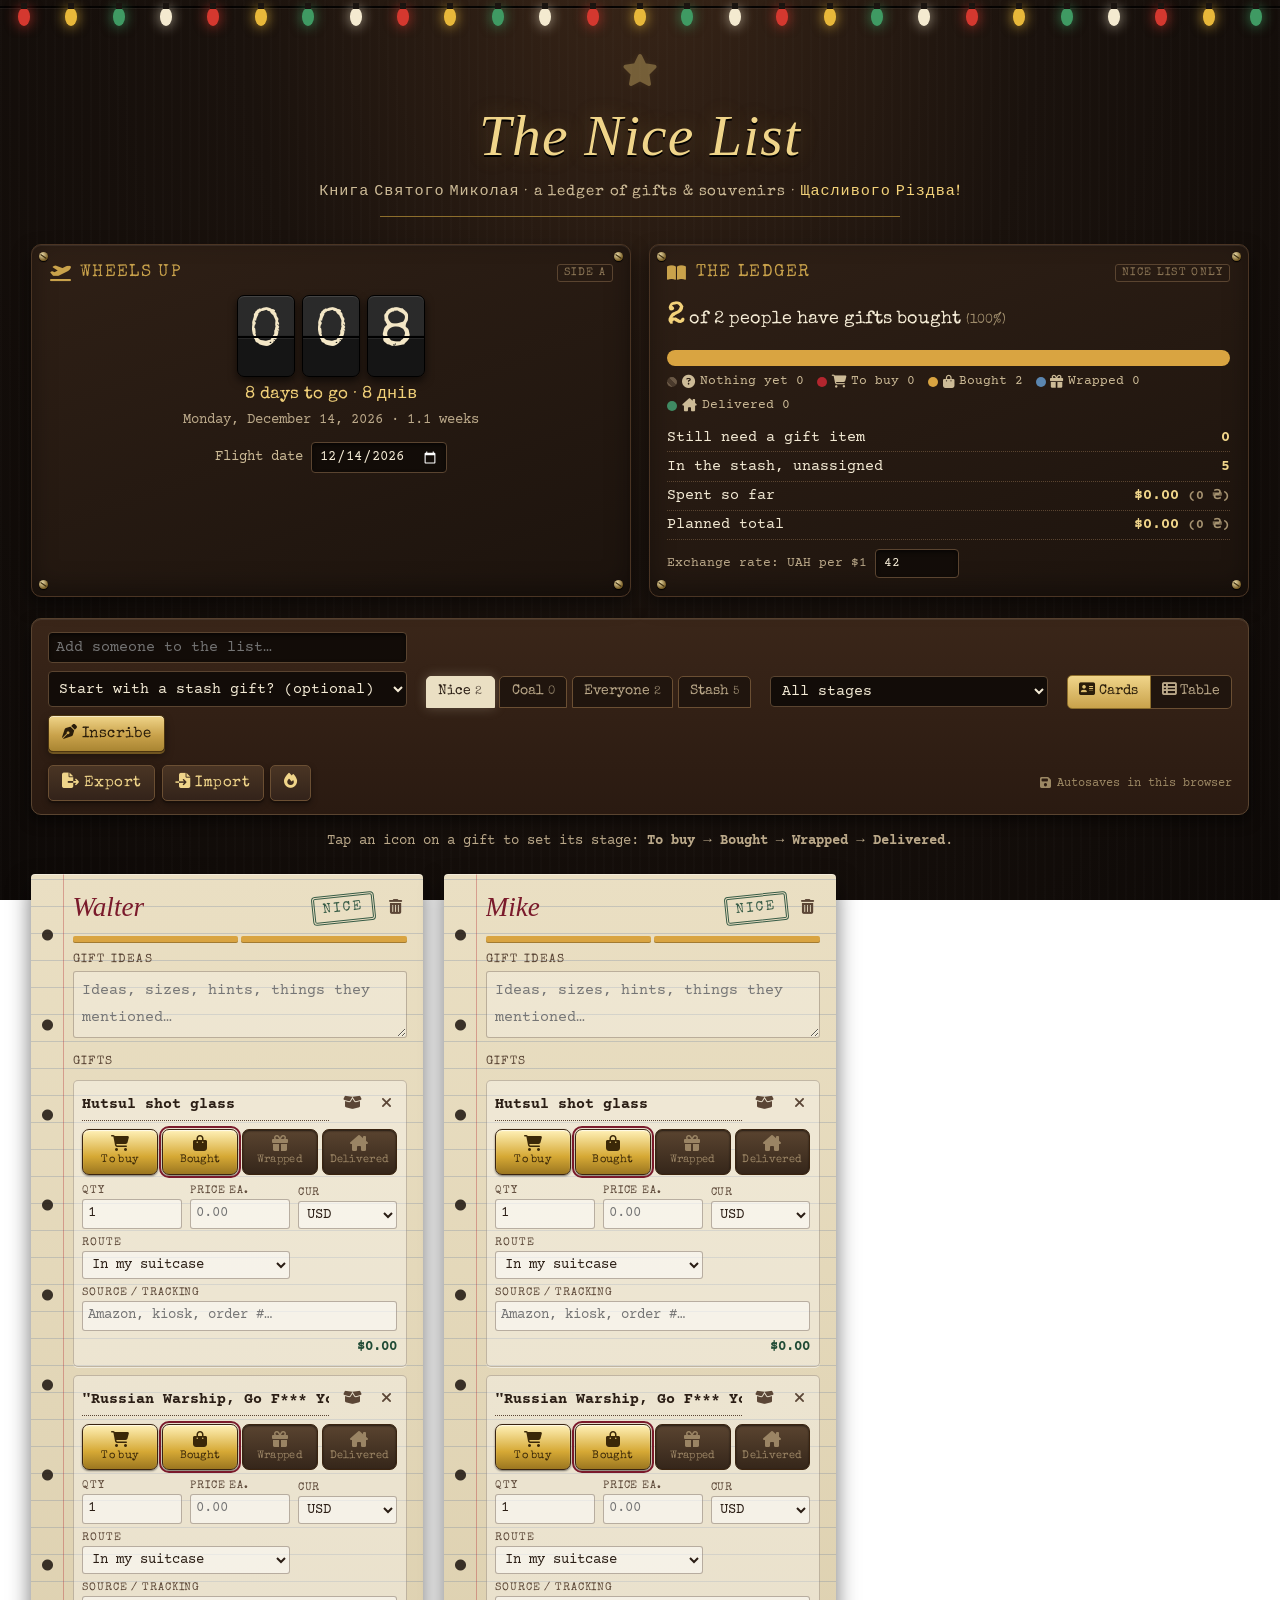
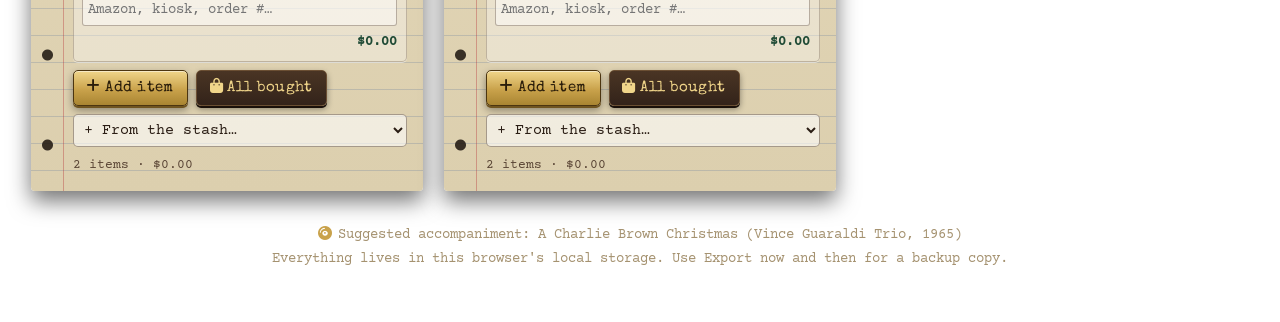
==== commit 03f4c776: "ui improvements" ====
--- a/nice-list.html
+++ b/nice-list.html
@@ -1,814 +1,897 @@
-<!DOCTYPE html>
-<html lang="en">
-<head>
-<meta charset="utf-8">
-<meta name="viewport" content="width=device-width, initial-scale=1, viewport-fit=cover">
-<meta name="theme-color" content="#120d0a">
-<meta name="mobile-web-app-capable" content="yes">
-<meta name="apple-mobile-web-app-capable" content="yes">
-<meta name="apple-mobile-web-app-title" content="Nice List">
-<title>The Nice List · Книга Святого Миколая</title>
-<link rel="preconnect" href="https://fonts.googleapis.com">
-<link rel="preconnect" href="https://fonts.gstatic.com" crossorigin>
-<link href="https://fonts.googleapis.com/css2?family=Courier+Prime:ital,wght@0,400;0,700;1,400&family=IM+Fell+English:ital@0;1&family=Special+Elite&display=swap" rel="stylesheet">
-<link rel="stylesheet" href="https://cdnjs.cloudflare.com/ajax/libs/font-awesome/6.5.1/css/all.min.css">
-<style>
-:root{
-  --wood-1:#120d0a; --wood-2:#241912; --leather:#3a2619;
-  --paper:#eadfc3; --paper-2:#dccfae; --ink:#2a1d14; --ink-soft:#5b4636;
-  --brass:#c9a24b; --brass-d:#8d6e2c; --brass-l:#f0d58a;
-  --burg:#7a1a2b; --pine:#1f4a35; --pine-l:#3f8a62; --gold:#f3d27a; --cream:#f5ecd6; --red:#b3262e;
-  --s0:#b3262e; --s1:#d9a441; --s2:#5b86b0; --s3:#3f8a62;
-  --type:'Courier Prime','Courier New',monospace;
-  --head:'Special Elite','Courier New',monospace;
-  --serif:'IM Fell English',Georgia,serif;
-}
-*{box-sizing:border-box}
-html{scroll-behavior:smooth}
-body{
-  margin:0; color:var(--cream); font-family:var(--type); font-size:15px; line-height:1.45;
-  background:
-    repeating-linear-gradient(90deg, rgba(255,255,255,.012) 0 2px, transparent 2px 9px),
-    radial-gradient(ellipse at 50% -10%, #3a2618 0%, #1a120d 45%, #0d0907 100%) fixed;
-  min-height:100vh; padding-bottom:calc(3rem + env(safe-area-inset-bottom));
-  -webkit-tap-highlight-color:transparent; touch-action:manipulation;
-}
-a{color:var(--brass-l)}
-button,input,select,textarea{font:inherit}
-
-/* ---------- string lights ---------- */
-.lights{position:relative;height:38px;display:flex;justify-content:space-around;overflow:hidden;pointer-events:none}
-.lights::before{content:"";position:absolute;left:0;right:0;top:6px;height:2px;background:#050302;box-shadow:0 1px 0 rgba(255,255,255,.05)}
-.lights span{position:relative;width:12px;height:18px;margin-top:8px;border-radius:50% 50% 55% 55%;animation:twinkle 3.2s infinite ease-in-out}
-.lights span::before{content:"";position:absolute;top:-5px;left:3px;width:6px;height:6px;background:#1a1410}
-.lights span:nth-child(4n+1){background:#d4382f;box-shadow:0 0 12px 2px rgba(212,56,47,.55)}
-.lights span:nth-child(4n+2){background:#e8b83a;box-shadow:0 0 12px 2px rgba(232,184,58,.55);animation-delay:.6s}
-.lights span:nth-child(4n+3){background:#3f9a63;box-shadow:0 0 12px 2px rgba(63,154,99,.55);animation-delay:1.2s}
-.lights span:nth-child(4n){background:#f4ead0;box-shadow:0 0 12px 2px rgba(244,234,208,.45);animation-delay:1.8s}
-@keyframes twinkle{0%,100%{opacity:1}50%{opacity:.45}}
-
-/* ---------- masthead ---------- */
-.masthead{text-align:center;padding:1rem 1rem .5rem}
-.star{font-size:2rem;--glow:0;line-height:1}
-.star i{color:var(--gold);opacity:calc(.35 + var(--glow)*.65);filter:drop-shadow(0 0 calc(3px + var(--glow)*16px) rgba(243,210,122,calc(.2 + var(--glow)*.8)));transition:all .8s}
-h1{margin:.2rem 0 0;font-family:var(--serif);font-style:italic;font-weight:400;font-size:clamp(2.2rem,6vw,3.6rem);color:var(--brass-l);letter-spacing:.02em;text-shadow:0 2px 0 #000,0 0 22px rgba(201,162,75,.25)}
-.sub{margin:.2rem 0 0;color:#cdbb97;font-family:var(--head);letter-spacing:.06em;font-size:.95rem}
-.sub .uk{color:var(--gold)}
-.rule{width:min(520px,80%);margin:.8rem auto 0;border:0;border-top:1px solid var(--brass-d);position:relative;overflow:visible}
-
-/* ---------- dashboard ---------- */
-.wrap{max-width:1250px;margin:0 auto;padding:0 1rem}
-.dash{display:grid;grid-template-columns:repeat(auto-fit,minmax(min(100%,300px),1fr));gap:1.1rem;margin-top:1.2rem}
-.panel{
-  position:relative;border-radius:10px;padding:1rem 1.1rem 1.1rem;
-  background:linear-gradient(160deg,#2f2016,#1c130d);
-  border:1px solid #4b3524; box-shadow:inset 0 1px 0 rgba(255,255,255,.07),inset 0 -8px 24px rgba(0,0,0,.35),0 8px 18px rgba(0,0,0,.5);
-}
-.panel h2{margin:0 0 .6rem;font-family:var(--head);font-weight:400;font-size:1.05rem;letter-spacing:.08em;text-transform:uppercase;color:var(--brass);display:flex;align-items:center;gap:.5rem}
-.panel h2 .side{margin-left:auto;font-size:.7rem;color:#8d7757;border:1px solid #5a4430;border-radius:3px;padding:0 .35rem}
-.screw{position:absolute;width:9px;height:9px;border-radius:50%;background:radial-gradient(circle at 35% 30%,#e8d9a8,#7a5f26 70%);box-shadow:0 1px 1px #000}
-.screw::after{content:"";position:absolute;left:1px;right:1px;top:4px;height:1px;background:#3b2c0f;transform:rotate(35deg)}
-.screw.tl{top:7px;left:7px}.screw.tr{top:7px;right:7px}.screw.bl{bottom:7px;left:7px}.screw.br{bottom:7px;right:7px}
-
-/* countdown plaque */
-.flip{display:flex;gap:.45rem;justify-content:center;margin:.3rem 0 .4rem}
-.digit{
-  width:58px;height:82px;display:grid;place-items:center;border-radius:7px;position:relative;
-  font-family:var(--head);font-size:3.4rem;color:#f4e7c6;
-  background:linear-gradient(#2a2a2a 0 49%,#151515 51% 100%);
-  box-shadow:0 4px 8px rgba(0,0,0,.6),inset 0 1px 0 rgba(255,255,255,.12);
-  border:1px solid #000;
-}
-.digit::after{content:"";position:absolute;left:0;right:0;top:50%;height:2px;background:#000;box-shadow:0 1px 0 rgba(255,255,255,.08)}
-.cd-sub{text-align:center;font-family:var(--head);color:var(--gold);font-size:1.05rem}
-.cd-note{text-align:center;color:#bba98a;font-size:.85rem;margin-top:.2rem;min-height:1.2em}
-.cd-date{display:flex;justify-content:center;align-items:center;gap:.5rem;margin-top:.7rem;font-size:.85rem;color:#cdbb97}
-
-/* inputs on dark brass panels */
-.dark-input,.panel input[type=date],.panel input[type=number]{
-  background:#120c08;color:var(--cream);border:1px solid #5a4430;border-radius:4px;padding:.25rem .45rem;
-  box-shadow:inset 0 2px 4px rgba(0,0,0,.6);color-scheme:dark;
-}
-.panel input[type=number]{width:5.2rem}
-
-/* ledger stats */
-.statline{display:flex;justify-content:space-between;gap:.5rem;padding:.2rem 0;border-bottom:1px dotted #5a4430}
-.statline b{color:var(--brass-l);font-weight:700}
-.statline small{color:#a59270}
-.bar{display:flex;height:16px;border-radius:8px;overflow:hidden;background:#0d0806;margin:.7rem 0 .4rem;box-shadow:inset 0 2px 4px #000}
-.bar i{display:block;height:100%;transition:width .5s}
-.legend{display:flex;flex-wrap:wrap;gap:.3rem .8rem;font-size:.82rem;color:#cdbb97}
-.legend span{display:inline-flex;align-items:center;gap:.3rem}
-.dot{width:10px;height:10px;border-radius:50%;display:inline-block}
-.rate{margin-top:.6rem;font-size:.82rem;color:#bba98a;display:flex;align-items:center;gap:.5rem;flex-wrap:wrap}
-
-/* ---------- toolbar ---------- */
-.toolbar{
-  margin-top:1.3rem;padding:.8rem 1rem;border-radius:10px;display:flex;flex-wrap:wrap;gap:.8rem 1.2rem;align-items:center;
-  background:linear-gradient(#3a2619,#2a1a11);border:1px solid #5a4430;box-shadow:0 6px 14px rgba(0,0,0,.5),inset 0 1px 0 rgba(255,255,255,.08);
-}
-.addform{display:flex;gap:.5rem;flex:1 1 280px}
-.addform input{flex:1;min-width:0}
-.btn{
-  cursor:pointer;border:1px solid #4c3510;border-radius:5px;padding:.4rem .8rem;color:#2a1d0a;font-family:var(--head);letter-spacing:.03em;
-  background:linear-gradient(#f0d58a,#c9a24b 55%,#a98532);box-shadow:0 2px 0 #6f5420,0 4px 8px rgba(0,0,0,.4),inset 0 1px 0 rgba(255,255,255,.5);
-  transition:transform .08s,box-shadow .08s;
-}
-.btn:hover{filter:brightness(1.07)}
-.btn:active{transform:translateY(2px);box-shadow:0 0 0 #6f5420,inset 0 2px 4px rgba(0,0,0,.3)}
-.btn.ghost{background:linear-gradient(#4a3524,#33231a);color:var(--brass-l);border-color:#6b4f33;box-shadow:0 2px 0 #1a100a,0 3px 6px rgba(0,0,0,.4)}
-.tabs{display:flex;gap:.3rem}
-.tab{cursor:pointer;border:1px solid #6b4f33;background:#20150e;color:#bba98a;padding:.3rem .7rem;border-radius:5px 5px 0 0;font-family:var(--head);font-size:.9rem}
-.tab.on{background:var(--paper);color:var(--ink);border-color:var(--paper);box-shadow:0 0 12px rgba(234,223,195,.25)}
-.tab small{opacity:.7}
-.toolbar select{background:#120c08;color:var(--cream);border:1px solid #5a4430;border-radius:4px;padding:.3rem .4rem;color-scheme:dark}
-.saved{font-size:.78rem;color:#9c8864;margin-left:auto;display:flex;align-items:center;gap:.4rem}
-.saved.warn{color:#ff9d8a}
-.tools{display:flex;gap:.4rem;flex-wrap:wrap}
-
-/* ---------- person cards ---------- */
-.cards{display:grid;grid-template-columns:repeat(auto-fill,minmax(min(100%,340px),1fr));gap:1.3rem;margin-top:1.4rem}
-.card{
-  position:relative;color:var(--ink);border-radius:4px;padding:.9rem 1rem 1rem 2.6rem;
-  background:
-    linear-gradient(90deg,transparent 2rem,rgba(179,38,46,.35) 2rem 2.08rem,transparent 2.08rem),
-    linear-gradient(rgba(0,0,0,0) 0 26px,rgba(70,100,150,.22) 26px 27px) 0 6px/100% 27px,
-    linear-gradient(180deg,var(--paper),var(--paper-2));
-  box-shadow:0 10px 22px rgba(0,0,0,.55),0 1px 0 rgba(255,255,255,.4) inset;
-}
-.card::before{ /* punched holes */
-  content:"";position:absolute;left:.65rem;top:1rem;bottom:1rem;width:.8rem;
-  background:radial-gradient(circle,#1b130d 0 5px,transparent 6px) 0 0/100% 90px repeat-y;opacity:.85;
-}
-.card.coal{filter:saturate(.7) brightness(.93)}
-.card header{display:flex;align-items:center;gap:.5rem}
-.card .pname{flex:1;min-width:0;font-family:var(--serif);font-size:1.7rem;font-style:italic;color:var(--burg);background:transparent;border:0;border-bottom:1px dashed transparent;padding:0}
-.card .pname:hover,.card .pname:focus{border-bottom-color:var(--ink-soft);outline:none}
-.stamp{
-  cursor:pointer;font-family:var(--head);font-size:.85rem;letter-spacing:.15em;padding:.1rem .5rem;border:3px double;background:transparent;
-  transform:rotate(-6deg);border-radius:4px;opacity:.88;transition:transform .15s;
-}
-.stamp:hover{transform:rotate(-3deg) scale(1.06)}
-.stamp.nice{color:var(--pine);border-color:var(--pine)}
-.stamp.coal{color:var(--red);border-color:var(--red)}
-.iconbtn{cursor:pointer;background:transparent;border:0;color:var(--ink-soft);padding:.2rem .35rem;border-radius:4px}
-.iconbtn:hover{color:var(--red);background:rgba(0,0,0,.07)}
-.meter{display:flex;gap:3px;margin:.45rem 0 .2rem}
-.meter i{flex:1;height:7px;border-radius:2px;box-shadow:inset 0 -1px 0 rgba(0,0,0,.25)}
-.meter .empty{background:repeating-linear-gradient(45deg,rgba(90,70,54,.45) 0 4px,rgba(90,70,54,.2) 4px 8px);height:7px;flex:1;border-radius:2px}
-.s0{background:var(--s0)}.s1{background:var(--s1)}.s2{background:var(--s2)}.s3{background:var(--s3)}
-.lbl{display:block;font-family:var(--head);font-size:.75rem;letter-spacing:.12em;text-transform:uppercase;color:var(--ink-soft);margin:.55rem 0 .1rem}
-.card textarea{
-  width:100%;min-height:3.6rem;resize:vertical;background:rgba(255,255,255,.28);border:1px solid rgba(90,70,54,.35);border-radius:3px;
-  padding:.35rem .5rem;color:var(--ink);line-height:27px;
-}
-.card textarea:focus,.card input:focus,.card select:focus{outline:2px solid rgba(122,26,43,.4);outline-offset:1px}
-.gift{margin:.5rem 0;padding:.5rem .55rem;border-radius:5px;background:rgba(255,255,255,.35);border:1px solid rgba(90,70,54,.3);box-shadow:0 1px 0 rgba(255,255,255,.5)}
-.gline{display:flex;align-items:center;gap:.5rem}
-.gname{flex:1;min-width:0;background:transparent;border:0;border-bottom:1px dotted var(--ink-soft);color:var(--ink);font-weight:700;padding:.3rem 0}
-.steps{display:grid;grid-template-columns:repeat(4,1fr);gap:4px;margin-top:.5rem}
-.step{
-  cursor:pointer;min-height:46px;border-radius:7px;border:1px solid #3a2410;display:flex;flex-direction:column;align-items:center;justify-content:center;gap:2px;
-  font-family:var(--head);font-size:.66rem;letter-spacing:.03em;padding:.25rem .1rem;
-  background:linear-gradient(#5a4430,#35261a);color:#9a8464;box-shadow:inset 0 1px 2px rgba(0,0,0,.6);transition:all .15s;
-}
-.step i{font-size:1rem}
-.step:active{transform:scale(.96)}
-.step.lit{background:linear-gradient(#fff1b8,#d6a935 60%,#9b7620);color:#3b2808;box-shadow:0 1px 2px rgba(0,0,0,.5),inset 0 1px 1px rgba(255,255,255,.7)}
-.step.lit.st3{background:linear-gradient(#b9eacb,#3f8a62 60%,#1f4a35);color:#fff}
-.step.cur{outline:2px solid var(--burg);outline-offset:1px}
-.gmeta{display:grid;grid-template-columns:repeat(auto-fit,minmax(84px,1fr));gap:.4rem .5rem;margin-top:.5rem;align-items:end}
-.f{display:flex;flex-direction:column;font-size:.68rem;letter-spacing:.08em;text-transform:uppercase;color:var(--ink-soft);font-family:var(--head);min-width:0}
-.f input,.f select{width:100%;background:rgba(255,255,255,.5);border:1px solid rgba(90,70,54,.4);border-radius:3px;padding:.25rem .3rem;color:var(--ink);font-size:.85rem;text-transform:none;letter-spacing:0;font-family:var(--type)}
-.f.route{grid-column:span 2}
-.f.where{grid-column:1/-1}
-.line{grid-column:1/-1;text-align:right;font-weight:700;color:var(--pine);font-size:.9rem}
-.addrow{display:flex;gap:.5rem;flex-wrap:wrap;margin-top:.2rem}
-.howto{margin:1rem 0 0;text-align:center;color:#bba98a;font-size:.88rem}
-.card footer{display:flex;justify-content:space-between;align-items:center;margin-top:.6rem;font-size:.82rem;color:var(--ink-soft);gap:.5rem;flex-wrap:wrap}
-.empty-state{grid-column:1/-1;text-align:center;padding:2.5rem 1rem;color:#bba98a;font-family:var(--serif);font-style:italic;font-size:1.3rem;border:1px dashed #5a4430;border-radius:10px}
-
-/* ---------- footer ---------- */
-.foot{margin-top:2.2rem;text-align:center;color:#a59270;font-size:.85rem}
-.foot .vinyl{display:inline-block;color:var(--brass);animation:spin 6s linear infinite;margin-right:.4rem}
-@keyframes spin{to{transform:rotate(360deg)}}
-.foot p{margin:.25rem 0}
-.sr{position:absolute;left:-9999px}
-
-@media (max-width:640px){
-  body{font-size:16px}
-  input,select,textarea{font-size:16px !important}
-  .wrap{padding:0 .7rem}
-  .cards{gap:1rem}
-  .card{padding-right:.8rem}
-  .card .pname{font-size:1.5rem}
-  .screw{display:none}
-  .lights{height:30px}
-  .digit{width:46px;height:68px;font-size:2.7rem}
-  .toolbar{padding:.7rem}
-  .tab{padding:.5rem .8rem}
-  .btn{min-height:44px}
-  .iconbtn{min-width:40px;min-height:40px}
-  .addform input{min-height:44px}
-  .saved{margin-left:0;width:100%}
-  .tools{width:100%}
-  .tools .btn{flex:1}
-  .toolbar select{min-height:44px;flex:1}
-}
-@media (prefers-reduced-motion:reduce){
-  *{animation:none !important;transition:none !important}
-}
-
-/* ---------- people-first progress, stash ---------- */
-[hidden]{display:none !important}
-.sn{background:repeating-linear-gradient(45deg,#6a5845 0 4px,#4a3a2c 4px 8px)}
-.big{font-family:var(--head);font-size:1.1rem;color:var(--cream)}
-.big b{color:var(--gold);font-size:1.9rem}
-.big small{color:#a59270;font-size:.8rem}
-.statline.first{margin-top:.5rem}
-.tabs{flex-wrap:wrap}
-.addform{flex-wrap:wrap}
-.addform input{flex:1 1 180px}
-.addform select{flex:1 1 200px;min-height:36px}
-.addrow select.pick,.give select{background:rgba(255,255,255,.6);border:1px solid rgba(90,70,54,.5);border-radius:5px;color:var(--ink);padding:.35rem .4rem;min-width:0;max-width:100%}
-.addrow select.pick{flex:1 1 150px}
-.give{display:flex;gap:.5rem;margin-top:.6rem}
-.give select{flex:1}
-.need{color:var(--red);font-weight:700}
-.card.stash{filter:sepia(.35) saturate(.9)}
-.stashhead{font-family:var(--serif);font-style:italic;font-size:1.3rem;color:var(--burg);display:flex;align-items:center;gap:.5rem}
-.toast{position:fixed;left:50%;bottom:calc(1rem + env(safe-area-inset-bottom));transform:translate(-50%,40px);opacity:0;pointer-events:none;background:#120c08;color:var(--brass-l);border:1px solid var(--brass-d);padding:.55rem 1rem;border-radius:8px;font-family:var(--head);box-shadow:0 6px 18px rgba(0,0,0,.6);transition:all .25s;z-index:50;max-width:90vw;text-align:center}
-.toast.on{opacity:1;transform:translate(-50%,0)}
-</style>
-</head>
-<body>
-
-<div class="lights" id="lights" aria-hidden="true"></div>
-
-<header class="masthead">
-  <div class="star" id="star" aria-hidden="true"><i class="fa-solid fa-star"></i></div>
-  <h1>The Nice List</h1>
-  <p class="sub">Книга Святого Миколая · a ledger of gifts &amp; souvenirs · <span class="uk" lang="uk">Щасливого Різдва!</span></p>
-  <hr class="rule">
-</header>
-
-<div class="wrap">
-
-  <section class="dash">
-    <!-- Countdown -->
-    <div class="panel">
-      <i class="screw tl"></i><i class="screw tr"></i><i class="screw bl"></i><i class="screw br"></i>
-      <h2><i class="fa-solid fa-plane-departure"></i> Wheels up <span class="side">Side A</span></h2>
-      <div class="flip" id="flip" aria-live="polite"></div>
-      <div class="cd-sub" id="cdSub"></div>
-      <div class="cd-note" id="cdNote"></div>
-      <div class="cd-date">
-        <label for="flightDate">Flight date</label>
-        <input type="date" id="flightDate">
-      </div>
-    </div>
-
-    <!-- Ledger -->
-    <div class="panel">
-      <i class="screw tl"></i><i class="screw tr"></i><i class="screw bl"></i><i class="screw br"></i>
-      <h2><i class="fa-solid fa-book-open"></i> The ledger <span class="side">nice list only</span></h2>
-      <div id="statsBody"></div>
-      <div class="rate">
-        <label for="rate">Exchange rate: UAH per $1</label>
-        <input type="number" id="rate" min="1" step="0.1">
-      </div>
-    </div>
-
-  </section>
-
-  <section class="toolbar">
-    <form class="addform" id="addForm" autocomplete="off">
-      <input type="text" id="newName" class="dark-input" placeholder="Add someone to the list…" maxlength="60" aria-label="New name">
-      <select id="newPick" hidden aria-label="Start with a gift from the stash"></select>
-      <button class="btn" id="addBtn" type="submit"><i class="fa-solid fa-pen-nib"></i> Inscribe</button>
-    </form>
-    <div class="tabs" id="tabs" role="tablist"></div>
-    <select id="filter" aria-label="Filter">
-      <option value="all">All stages</option>
-      <option value="none">Nothing yet</option>
-      <option value="todo">Needs buying</option>
-      <option value="wrap">Needs wrapping</option>
-      <option value="deliver">Wrapped, awaiting hand-over</option>
-      <option value="done">All done</option>
-    </select>
-    <div class="tools">
-      <button class="btn ghost" id="btnExport" type="button"><i class="fa-solid fa-file-export"></i> Export</button>
-      <button class="btn ghost" id="btnImport" type="button"><i class="fa-solid fa-file-import"></i> Import</button>
-      <button class="btn ghost" id="btnClear" type="button" title="Erase everything"><i class="fa-solid fa-fire"></i></button>
-      <input type="file" id="fileIn" accept="application/json,.json" class="sr">
-    </div>
-    <div class="saved" id="saved"></div>
-  </section>
-
-  <p class="howto" id="howto"></p>
-
-  <main class="cards" id="cards"></main>
-
-  <footer class="foot">
-    <p><i class="fa-solid fa-compact-disc vinyl"></i><span id="spin"></span></p>
-    <p>Everything lives in this browser's local storage. Use Export now and then for a backup copy.</p>
-  </footer>
-</div>
-
-<div class="toast" id="toast" role="status" aria-live="polite"></div>
-
-<script>
-(() => {
-'use strict';
-
-/* ---------- constants ---------- */
-const KEY = 'nice-list-ledger-v1';
-const STATUS = [
-  {label:'To be purchased', short:'To buy',    icon:'fa-cart-shopping'},
-  {label:'Purchased',       short:'Bought',    icon:'fa-bag-shopping'},
-  {label:'Wrapped',         short:'Wrapped',   icon:'fa-gift'},
-  {label:'Delivered',       short:'Delivered', icon:'fa-house-chimney'}
-];
-const ROUTES = {
-  suitcase:{label:'In my suitcase', icon:'fa-suitcase-rolling'},
-  kyiv:{label:'Ship to Kyiv', icon:'fa-box'},
-  usa:{label:'Ship to USA', icon:'fa-truck-fast'}
-};
-const SPINS = [
-  'Suggested accompaniment: A Charlie Brown Christmas (Vince Guaraldi Trio, 1965)',
-  'Suggested accompaniment: Ella Wishes You a Swinging Christmas (1960)',
-  'Suggested accompaniment: Louis Armstrong & Ella Fitzgerald, Christmas sessions',
-  'Suggested accompaniment: Oscar Peterson Trio, A Jazz Christmas'
-];
-/* person stages: -1 = no gift item yet, 0..3 = lowest status among their gifts */
-const STAGE_LABELS = ['Nothing yet', 'To buy', 'Bought', 'Wrapped', 'Delivered'];
-const STAGE_ICONS  = ['fa-circle-question', 'fa-cart-shopping', 'fa-bag-shopping', 'fa-gift', 'fa-house-chimney'];
-
-/* ---------- helpers ---------- */
-const $ = s => document.querySelector(s);
-const uid = () => Math.random().toString(36).slice(2, 9) + Date.now().toString(36).slice(-3);
-const esc = s => String(s ?? '').replace(/[&<>"']/g, c => ({'&':'&amp;','<':'&lt;','>':'&gt;','"':'&quot;',"'":'&#39;'}[c]));
-const num = v => { const n = parseFloat(v); return Number.isFinite(n) ? n : 0; };
-const fmtUSD = n => '$' + n.toLocaleString('en-US', {minimumFractionDigits:2, maximumFractionDigits:2});
-const fmtUAH = n => Math.round(n).toLocaleString('en-US') + ' ₴';
-
-function mkGift(name, qty, price, cur, route, place, status){
-  return {id:uid(), name, qty, price, cur, route, status:status || 0, place};
-}
-function defaultSettings(){ return {flight:'2026-12-14', rate:42}; }
-function seed(){
-  const shot = () => mkGift('Hutsul shot glass', 1, 0, 'USD', 'suitcase', '', 1);
-  const magnet = () => mkGift('"Russian Warship, Go F*** Yourself" stamp magnet', 1, 0, 'USD', 'suitcase', '', 1);
-  return {
-    v:2, settings:defaultSettings(), view:'nice', filter:'all',
-    people:[
-      {id:uid(), name:'Walter', nice:true, ideas:'', gifts:[shot(), magnet()]},
-      {id:uid(), name:'Mike', nice:true, ideas:'', gifts:[shot(), magnet()]}
-    ],
-    stash:[
-      mkGift('Rug', 1, 0, 'USD', 'suitcase', '', 1),
-      mkGift('Tote bag', 1, 0, 'USD', 'suitcase', '', 1),
-      mkGift('Tote bag (second design)', 1, 0, 'USD', 'suitcase', '', 1),
-      mkGift('Hutsul shot glass', 2, 0, 'USD', 'suitcase', '', 1)
-    ]
-  };
-}
-const normGift = g => ({
-  id:String(g.id || uid()), name:String(g.name || ''),
-  qty:Math.max(1, Math.round(num(g.qty)) || 1), price:Math.max(0, num(g.price)),
-  cur:g.cur === 'UAH' ? 'UAH' : 'USD',
-  route:ROUTES[g.route] ? g.route : 'suitcase',
-  status:Math.min(3, Math.max(0, parseInt(g.status, 10) || 0)), place:String(g.place || '')
-});
-function normalize(raw){
-  const d = defaultSettings();
-  const s = Object.assign({}, d, (raw && raw.settings) || {});
-  s.rate = num(s.rate) || d.rate;
-  if (!/^\d{4}-\d{2}-\d{2}$/.test(String(s.flight))) s.flight = d.flight;
-  const people = (Array.isArray(raw && raw.people) ? raw.people : []).map(p => ({
-    id:String(p.id || uid()), name:String(p.name || ''), nice:p.nice !== false, ideas:String(p.ideas || ''),
-    gifts:(Array.isArray(p.gifts) ? p.gifts : []).map(normGift)
-  }));
-  const stash = (Array.isArray(raw && raw.stash) ? raw.stash : []).map(normGift);
-  const view = ['nice','coal','all','stash'].includes(raw && raw.view) ? raw.view : 'nice';
-  const filter = ['all','none','todo','wrap','deliver','done'].includes(raw && raw.filter) ? raw.filter : 'all';
-  return {v:2, settings:s, view, filter, people, stash};
-}
-
-/* ---------- storage ---------- */
-let state;
-let storageOK = true;
-function load(){
-  try{
-    const t = localStorage.getItem(KEY);
-    if (t) return normalize(JSON.parse(t));
-  }catch(e){ storageOK = false; }
-  return seed();
-}
-let saveTimer;
-function save(){
-  clearTimeout(saveTimer);
-  saveTimer = setTimeout(() => {
-    try{
-      localStorage.setItem(KEY, JSON.stringify(state));
-      storageOK = true;
-      const t = new Date().toLocaleTimeString([], {hour:'2-digit', minute:'2-digit'});
-      setSaved(`<i class="fa-solid fa-floppy-disk"></i> Saved in this browser · ${t}`, false);
-    }catch(e){
-      storageOK = false;
-      setSaved('<i class="fa-solid fa-triangle-exclamation"></i> Browser storage is unavailable. Export a backup!', true);
-    }
-  }, 150);
-}
-function setSaved(html, warn){
-  const el = $('#saved'); el.innerHTML = html; el.classList.toggle('warn', !!warn);
-}
-let toastT;
-function toast(msg){
-  const t = $('#toast'); t.textContent = msg; t.classList.add('on');
-  clearTimeout(toastT); toastT = setTimeout(() => t.classList.remove('on'), 2600);
-}
-
-/* ---------- money & stages ---------- */
-const toUSD = (amt, cur) => cur === 'USD' ? amt : amt / state.settings.rate;
-const itemUSD = g => g.qty * toUSD(g.price, g.cur);
-const nicePeople = () => state.people.filter(p => p.nice);
-const stageOf = p => p.gifts.length ? Math.min(...p.gifts.map(g => g.status)) : -1;
-const stashUnits = () => state.stash.reduce((a, g) => a + g.qty, 0);
-
-/* take ONE unit out of a stash item (splitting if qty > 1) */
-function takeFromStash(sid){
-  const i = state.stash.findIndex(x => x.id === sid); if (i < 0) return null;
-  const g = state.stash[i];
-  if (g.qty > 1){ g.qty -= 1; return Object.assign({}, g, {id:uid(), qty:1}); }
-  state.stash.splice(i, 1); return g;
-}
-const stashOpts = () => state.stash.map(g => `<option value="${g.id}">${esc(g.name || '(unnamed)')}${g.qty > 1 ? ' (×' + g.qty + ')' : ''}</option>`).join('');
-
-/* ---------- countdown ---------- */
-function daysUntil(iso){
-  const [y,m,d] = iso.split('-').map(Number);
-  const target = new Date(y, m-1, d);
-  const now = new Date();
-  const today = new Date(now.getFullYear(), now.getMonth(), now.getDate());
-  return Math.round((target - today) / 86400000);
-}
-function ukDays(n){
-  const a = Math.abs(n), m10 = a % 10, m100 = a % 100;
-  if (m10 === 1 && m100 !== 11) return 'день';
-  if (m10 >= 2 && m10 <= 4 && (m100 < 12 || m100 > 14)) return 'дні';
-  return 'днів';
-}
-function renderCountdown(){
-  const days = daysUntil(state.settings.flight);
-  const shown = String(Math.max(days, 0)).padStart(3, '0');
-  $('#flip').innerHTML = shown.split('').map(c => `<span class="digit">${c}</span>`).join('');
-  let sub;
-  if (days > 1) sub = `${days} days to go · <span lang="uk">${days} ${ukDays(days)}</span>`;
-  else if (days === 1) sub = `Tomorrow! · <span lang="uk">завтра</span>`;
-  else if (days === 0) sub = `Today. Wheels up! · <span lang="uk">щасливої дороги</span>`;
-  else sub = `Already airborne · <span lang="uk">щасливої дороги</span>`;
-  $('#cdSub').innerHTML = sub;
-  const [y,m,d] = state.settings.flight.split('-').map(Number);
-  const nice = new Date(y, m-1, d).toLocaleDateString('en-US', {weekday:'long', month:'long', day:'numeric', year:'numeric'});
-  const weeks = days > 0 ? ` · ${(days/7).toFixed(1)} weeks` : '';
-  $('#cdNote').textContent = nice + weeks;
-}
-
-/* ---------- derived refresh (no card re-render) ---------- */
-function refreshDerived(){
-  const nice = nicePeople(), n = nice.length;
-  const stages = [0,0,0,0,0];            /* index = stage + 1 */
-  let planned = 0, spent = 0, items = 0;
-  nice.forEach(p => {
-    stages[stageOf(p) + 1]++;
-    p.gifts.forEach(g => { const u = itemUSD(g); planned += u; if (g.status >= 1) spent += u; items++; });
-  });
-  state.stash.forEach(g => { const u = itemUSD(g); planned += u; if (g.status >= 1) spent += u; });
-  const rate = state.settings.rate;
-  const have = stages[2] + stages[3] + stages[4];     /* everything bought for them */
-  const pct = n ? Math.round(have / n * 100) : 0;
-  const w = i => n ? (stages[i] / n * 100) : 0;
-  $('#star').style.setProperty('--glow', (n ? stages[4] / n : 0).toFixed(3));
-  const cls = ['sn','s0','s1','s2','s3'];
-  const legend = STAGE_LABELS.map((l, i) => `<span><i class="dot ${cls[i]}"></i><i class="fa-solid ${STAGE_ICONS[i]}"></i> ${l} ${stages[i]}</span>`).join('');
-  $('#statsBody').innerHTML = `
-    <div class="big"><b>${have}</b> of ${n} people have gifts bought <small>(${pct}%)</small></div>
-    <div class="bar" role="img" aria-label="People by stage">${cls.map((c, i) => `<i class="${c}" style="width:${w(i)}%"></i>`).join('')}</div>
-    <div class="legend">${legend}</div>
-    <div class="statline first"><span>Still need a gift item</span><b>${stages[0]}</b></div>
-    <div class="statline"><span>In the stash, unassigned</span><b>${stashUnits()}</b></div>
-    <div class="statline"><span>Spent so far</span><b>${fmtUSD(spent)} <small>(${fmtUAH(spent * rate)})</small></b></div>
-    <div class="statline"><span>Planned total</span><b>${fmtUSD(planned)} <small>(${fmtUAH(planned * rate)})</small></b></div>`;
-
-  state.people.forEach(p => {
-    const sum = p.gifts.reduce((a, g) => a + itemUSD(g), 0);
-    const el = document.querySelector(`[data-sub="${p.id}"]`);
-    if (el) el.textContent = `${p.gifts.length} item${p.gifts.length === 1 ? '' : 's'} · ${fmtUSD(sum)}`;
-    p.gifts.forEach(g => {
-      const l = document.querySelector(`[data-line="${g.id}"]`);
-      if (l) l.textContent = fmtUSD(itemUSD(g));
-    });
-  });
-  state.stash.forEach(g => {
-    const l = document.querySelector(`[data-line="${g.id}"]`);
-    if (l) l.textContent = fmtUSD(itemUSD(g));
-  });
-}
-
-/* ---------- rendering ---------- */
-function giftHTML(g, ctx){
-  const steps = STATUS.map((s, i) => `<button type="button" class="step st${i} ${i <= g.status ? 'lit' : ''} ${i === g.status ? 'cur' : ''}" data-act="set-status" data-s="${i}" title="${s.label}" aria-label="${s.label}" aria-pressed="${i === g.status}"><i class="fa-solid ${s.icon}"></i><span>${s.short}</span></button>`).join('');
-  const routeOpts = Object.entries(ROUTES).map(([k, r]) => `<option value="${k}" ${g.route === k ? 'selected' : ''}>${r.label}</option>`).join('');
-  const back = ctx === 'person' ? `<button class="iconbtn" data-act="to-stash" title="Return to the stash (no recipient)" aria-label="Return to the stash"><i class="fa-solid fa-box-open"></i></button>` : '';
-  return `
-  <div class="gift" data-gid="${g.id}">
-    <div class="gline">
-      <input class="gname" data-f="gname" value="${esc(g.name)}" placeholder="What is it?" aria-label="Item name">
-      ${back}
-      <button class="iconbtn" data-act="del-gift" title="Remove item" aria-label="Remove item"><i class="fa-solid fa-xmark"></i></button>
-    </div>
-    <div class="steps" role="group" aria-label="Stage">${steps}</div>
-    <div class="gmeta">
-      <label class="f qty">Qty<input type="number" inputmode="numeric" min="1" step="1" data-f="gqty" value="${g.qty}"></label>
-      <label class="f price">Price ea.<input type="number" inputmode="decimal" min="0" step="0.01" data-f="gprice" value="${g.price || ''}" placeholder="0.00"></label>
-      <label class="f">Cur<select data-f="gcur"><option ${g.cur === 'USD' ? 'selected' : ''}>USD</option><option ${g.cur === 'UAH' ? 'selected' : ''}>UAH</option></select></label>
-      <label class="f route">Route<select data-f="groute">${routeOpts}</select></label>
-      <label class="f where">Source / tracking<input data-f="gplace" value="${esc(g.place)}" placeholder="Amazon, kiosk, order #…"></label>
-      <span class="line" data-line="${g.id}">${fmtUSD(itemUSD(g))}</span>
-    </div>
-  </div>`;
-}
-function personHTML(p){
-  const meter = p.gifts.length
-    ? p.gifts.map(g => `<i class="s${g.status}" title="${esc(g.name || 'item')}: ${STATUS[g.status].label}"></i>`).join('')
-    : '<span class="empty"></span>';
-  const sum = p.gifts.reduce((a, g) => a + itemUSD(g), 0);
-  const pick = state.stash.length
-    ? `<select class="pick" data-pick="${p.id}" aria-label="Add a gift from the stash"><option value="">+ From the stash…</option>${stashOpts()}</select>` : '';
-  let note = '';
-  if (!p.gifts.length && p.nice) note = '<span class="need"><i class="fa-solid fa-circle-exclamation"></i> needs a gift</span>';
-  else if (p.gifts.length && p.gifts.every(g => g.status === 3)) note = '<i class="fa-solid fa-circle-check"></i> all delivered';
-  return `
-  <article class="card ${p.nice ? 'nice' : 'coal'}" data-pid="${p.id}">
-    <header>
-      <input class="pname" data-f="pname" value="${esc(p.name)}" placeholder="Name" aria-label="Recipient name">
-      <button class="stamp ${p.nice ? 'nice' : 'coal'}" data-act="toggle-nice" title="Click to move to the other list">${p.nice ? 'NICE' : 'COAL'}</button>
-      <button class="iconbtn" data-act="del-person" title="Remove from list" aria-label="Remove person"><i class="fa-solid fa-trash-can"></i></button>
-    </header>
-    <div class="meter" aria-hidden="true">${meter}</div>
-    <label class="lbl" for="ideas-${p.id}">Gift ideas</label>
-    <textarea id="ideas-${p.id}" data-f="ideas" placeholder="Ideas, sizes, hints, things they mentioned…">${esc(p.ideas)}</textarea>
-    <span class="lbl">Gifts</span>
-    <div class="gifts">${p.gifts.map(g => giftHTML(g, 'person')).join('')}</div>
-    <div class="addrow">
-      <button class="btn" data-act="add-gift" type="button"><i class="fa-solid fa-plus"></i> Add item</button>
-      <button class="btn ghost" data-act="all-bought" type="button" title="Mark every unbought item as purchased"><i class="fa-solid fa-bag-shopping"></i> All bought</button>
-      ${pick}
-    </div>
-    <footer><span data-sub="${p.id}">${p.gifts.length} item${p.gifts.length === 1 ? '' : 's'} · ${fmtUSD(sum)}</span><span>${note}</span></footer>
-  </article>`;
-}
-function stashHTML(g){
-  const opts = state.people.slice().sort((a, b) => (b.nice - a.nice))
-    .map(p => `<option value="${p.id}">${esc(p.name || '(unnamed)')}${p.nice ? '' : ' (coal)'}</option>`).join('');
-  return `
-  <article class="card stash" data-sid="${g.id}">
-    <header><span class="stashhead"><i class="fa-solid fa-box-open"></i> No recipient yet</span></header>
-    ${giftHTML(g, 'stash')}
-    <div class="give">
-      <select data-give="${g.id}" aria-label="Give one to…"><option value="">Give one to…</option>${opts}</select>
-      <button class="btn" data-act="give" type="button"><i class="fa-solid fa-hand-holding-heart"></i> Give</button>
-    </div>
-  </article>`;
-}
-function matchesFilter(p){
-  const f = state.filter, g = p.gifts;
-  if (f === 'none') return !g.length;
-  if (f === 'todo') return !g.length || g.some(x => x.status === 0);
-  if (f === 'wrap') return g.some(x => x.status === 1);
-  if (f === 'deliver') return g.some(x => x.status === 2);
-  if (f === 'done') return g.length > 0 && g.every(x => x.status === 3);
-  return true;
-}
-function renderTabs(){
-  const nice = state.people.filter(p => p.nice).length, coal = state.people.length - nice;
-  const tabs = [['nice','Nice', nice], ['coal','Coal', coal], ['all','Everyone', state.people.length], ['stash','Stash', stashUnits()]];
-  $('#tabs').innerHTML = tabs.map(([k, l, c]) => `<button class="tab ${state.view === k ? 'on' : ''}" role="tab" aria-selected="${state.view === k}" data-view="${k}">${l} <small>${c}</small></button>`).join('');
-}
-function renderAddForm(){
-  const st = state.view === 'stash';
-  $('#newName').placeholder = st ? 'A gift you bought with nobody in mind…' : 'Add someone to the list…';
-  $('#addBtn').innerHTML = st ? '<i class="fa-solid fa-box-open"></i> Stash it' : '<i class="fa-solid fa-pen-nib"></i> Inscribe';
-  const pk = $('#newPick');
-  if (st || !state.stash.length){ pk.hidden = true; pk.innerHTML = ''; }
-  else { pk.hidden = false; pk.innerHTML = '<option value="">Start with a stash gift? (optional)</option>' + stashOpts(); }
-}
-function render(){
-  renderTabs(); renderAddForm();
-  const st = state.view === 'stash';
-  $('#filter').value = state.filter; $('#filter').hidden = st;
-  $('#howto').innerHTML = st
-    ? 'Gifts you bought with nobody in mind. Give one to someone here, or pick from the stash on any person\'s card.'
-    : 'Tap an icon on a gift to set its stage: <b>To buy</b> → <b>Bought</b> → <b>Wrapped</b> → <b>Delivered</b>.';
-  let html;
-  if (st){
-    html = state.stash.length ? state.stash.map(stashHTML).join('')
-      : '<div class="empty-state">The stash is empty. Gifts you buy with nobody in mind go here.</div>';
-  } else {
-    const list = state.people.filter(p => (state.view === 'all' || (state.view === 'nice') === p.nice) && matchesFilter(p));
-    html = list.length ? list.map(personHTML).join('')
-      : `<div class="empty-state">${state.people.length ? 'Nobody matches this view.' : 'The ledger is blank. Inscribe a name above.'}</div>`;
-  }
-  $('#cards').innerHTML = html;
-  refreshDerived();
-}
-function rerenderCard(pid){
-  const p = state.people.find(x => x.id === pid), el = document.querySelector(`[data-pid="${pid}"]`);
-  if (p && el) el.outerHTML = personHTML(p);
-  refreshDerived();
-}
-function rerenderStash(sid){
-  const g = state.stash.find(x => x.id === sid), el = document.querySelector(`[data-sid="${sid}"]`);
-  if (g && el) el.outerHTML = stashHTML(g);
-  refreshDerived();
-}
-
-/* ---------- events ---------- */
-const cards = $('#cards');
-const findP = el => { const c = el.closest('[data-pid]'); return c ? state.people.find(p => p.id === c.dataset.pid) : null; };
-const findG = (el, p) => { const r = el.closest('[data-gid]'); return r && p ? p.gifts.find(g => g.id === r.dataset.gid) : null; };
-function applyField(g, f, t){
-  if (f === 'gname') g.name = t.value;
-  else if (f === 'gqty') g.qty = Math.max(1, Math.round(num(t.value)) || 1);
-  else if (f === 'gprice') g.price = Math.max(0, num(t.value));
-  else if (f === 'gcur') g.cur = t.value === 'UAH' ? 'UAH' : 'USD';
-  else if (f === 'groute') g.route = ROUTES[t.value] ? t.value : 'suitcase';
-  else if (f === 'gplace') g.place = t.value;
-}
-
-cards.addEventListener('click', e => {
-  const b = e.target.closest('[data-act]'); if (!b) return;
-  const act = b.dataset.act;
-
-  /* --- stash items --- */
-  const sArt = b.closest('[data-sid]');
-  if (sArt){
-    const g = state.stash.find(x => x.id === sArt.dataset.sid); if (!g) return;
-    if (act === 'set-status'){ g.status = parseInt(b.dataset.s, 10); save(); rerenderStash(g.id); }
-    else if (act === 'del-gift'){ state.stash = state.stash.filter(x => x.id !== g.id); save(); render(); }
-    else if (act === 'give'){
-      const pid = sArt.querySelector('[data-give]').value;
-      const p = state.people.find(x => x.id === pid);
-      if (!p){ toast('Pick someone to give it to first.'); return; }
-      const unit = takeFromStash(g.id); if (!unit) return;
-      p.gifts.push(unit); save();
-      toast(`${unit.name || 'A gift'} → ${p.name || 'them'}`); render();
-    }
-    return;
-  }
-
-  /* --- people --- */
-  const p = findP(b); if (!p) return;
-  if (act === 'toggle-nice'){ p.nice = !p.nice; save(); render(); }
-  else if (act === 'del-person'){
-    if (confirm(`Remove ${p.name || 'this person'} and all their gifts?`)){
-      state.people = state.people.filter(x => x.id !== p.id); save(); render();
-    }
-  }
-  else if (act === 'add-gift'){
-    const g = mkGift('', 1, 0, 'USD', 'suitcase', '');
-    p.gifts.push(g); save(); rerenderCard(p.id);
-    const inp = document.querySelector(`[data-gid="${g.id}"] [data-f="gname"]`); if (inp) inp.focus();
-  }
-  else if (act === 'del-gift'){
-    const g = findG(b, p); if (!g) return;
-    p.gifts = p.gifts.filter(x => x.id !== g.id); save(); rerenderCard(p.id);
-  }
-  else if (act === 'to-stash'){
-    const g = findG(b, p); if (!g) return;
-    p.gifts = p.gifts.filter(x => x.id !== g.id); state.stash.push(g); save();
-    toast(`${g.name || 'Gift'} is back in the stash`); render();
-  }
-  else if (act === 'all-bought'){
-    p.gifts.forEach(g => { if (g.status < 1) g.status = 1; }); save(); rerenderCard(p.id);
-  }
-  else if (act === 'set-status'){
-    const g = findG(b, p); if (!g) return;
-    g.status = parseInt(b.dataset.s, 10); save(); rerenderCard(p.id);
-  }
-});
-
-cards.addEventListener('change', e => {
-  const t = e.target;
-  if (t.dataset.pick === undefined) return;
-  const p = state.people.find(x => x.id === t.dataset.pick);
-  if (!p || !t.value){ return; }
-  const unit = takeFromStash(t.value); if (!unit) return;
-  p.gifts.push(unit); save();
-  toast(`${unit.name || 'A gift'} → ${p.name || 'them'}`); render();
-});
-
-cards.addEventListener('input', e => {
-  const t = e.target, f = t.dataset.f; if (!f) return;
-  const sArt = t.closest('[data-sid]');
-  if (sArt){
-    const g = state.stash.find(x => x.id === sArt.dataset.sid); if (!g) return;
-    applyField(g, f, t); save(); refreshDerived(); return;
-  }
-  const p = findP(t); if (!p) return;
-  if (f === 'pname') p.name = t.value;
-  else if (f === 'ideas') p.ideas = t.value;
-  else { const g = findG(t, p); if (!g) return; applyField(g, f, t); }
-  save(); refreshDerived();
-});
-
-$('#addForm').addEventListener('submit', e => {
-  e.preventDefault();
-  const name = $('#newName').value.trim(); if (!name) return;
-  if (state.view === 'stash'){
-    state.stash.unshift(mkGift(name, 1, 0, 'USD', 'suitcase', '', 1));
-  } else {
-    const person = {id:uid(), name, nice:true, ideas:'', gifts:[]};
-    const pickId = $('#newPick').value;
-    if (pickId){ const g = takeFromStash(pickId); if (g) person.gifts.push(g); }
-    state.people.unshift(person);
-    if (state.view === 'coal') state.view = 'nice';
-    state.filter = 'all';
-  }
-  $('#newName').value = ''; save(); render();
-});
-$('#tabs').addEventListener('click', e => {
-  const b = e.target.closest('[data-view]'); if (!b) return;
-  state.view = b.dataset.view; save(); render();
-});
-$('#filter').addEventListener('change', e => { state.filter = e.target.value; save(); render(); });
-
-/* settings inputs */
-function bindSetting(id, key, parse){
-  const el = $('#' + id);
-  el.addEventListener('input', () => {
-    const v = parse(el.value);
-    if (v !== null){ state.settings[key] = v; save(); if (key === 'flight') renderCountdown(); refreshDerived(); }
-  });
-}
-bindSetting('flightDate', 'flight', v => /^\d{4}-\d{2}-\d{2}$/.test(v) ? v : null);
-bindSetting('rate', 'rate', v => num(v) > 0 ? num(v) : null);
-
-/* export / import / clear */
-$('#btnExport').addEventListener('click', () => {
-  const blob = new Blob([JSON.stringify(state, null, 2)], {type:'application/json'});
-  const a = document.createElement('a');
-  a.href = URL.createObjectURL(blob);
-  a.download = `nice-list-${new Date().toISOString().slice(0, 10)}.json`;
-  document.body.appendChild(a); a.click(); a.remove();
-  setTimeout(() => URL.revokeObjectURL(a.href), 2000);
-});
-$('#btnImport').addEventListener('click', () => $('#fileIn').click());
-$('#fileIn').addEventListener('change', e => {
-  const file = e.target.files[0]; if (!file) return;
-  const rd = new FileReader();
-  rd.onload = () => {
-    try{
-      const parsed = JSON.parse(rd.result);
-      if (!parsed || !Array.isArray(parsed.people)) throw new Error('bad shape');
-      if (confirm('Replace everything currently in the ledger with this file?')){
-        state = normalize(parsed); save(); syncInputs(); render(); renderCountdown();
-      }
-    }catch(err){ alert('That file does not look like a Nice List export.'); }
-    e.target.value = '';
-  };
-  rd.readAsText(file);
-});
-$('#btnClear').addEventListener('click', () => {
-  if (confirm('Erase the whole ledger, stash included? Export first if you might want it back.')){
-    state.people = []; state.stash = []; save(); render();
-  }
-});
-
-function syncInputs(){
-  const S = state.settings;
-  $('#flightDate').value = S.flight; $('#rate').value = S.rate;
-}
-
-/* ---------- init ---------- */
-(function init(){
-  const lights = $('#lights');
-  const n = Math.max(12, Math.floor(window.innerWidth / 46));
-  lights.innerHTML = '<span></span>'.repeat(n);
-  $('#spin').textContent = SPINS[Math.floor(Math.random() * SPINS.length)];
-  state = load();
-  syncInputs();
-  render();
-  renderCountdown();
-  if (!storageOK) setSaved('<i class="fa-solid fa-triangle-exclamation"></i> Browser storage is unavailable. Export a backup!', true);
-  else setSaved('<i class="fa-solid fa-floppy-disk"></i> Autosaves in this browser', false);
-  setInterval(renderCountdown, 60000);
-  document.addEventListener('visibilitychange', () => { if (!document.hidden) renderCountdown(); });
-})();
-
-})();
-
-</script>
-</body>
-</html>+<!DOCTYPE html>
+<html lang="en">
+<head>
+<meta charset="utf-8">
+<meta name="viewport" content="width=device-width, initial-scale=1, viewport-fit=cover">
+<link rel="icon" type="image/svg+xml" href="data:image/svg+xml,%3Csvg xmlns=%22http://www.w3.org/2000/svg%22 viewBox=%220 0 64 64%22 width=%2264%22 height=%2264%22 role=%22img%22 aria-label=%22Koza, the Christmas goat of Ukrainian folk tradition, with curled horns and a golden star%22%3E%3Ctitle%3EKoza mask%3C/title%3E%3Cdefs%3E%3ClinearGradient id=%22bg%22 x1=%220%22 y1=%220%22 x2=%220%22 y2=%221%22%3E%3Cstop offset=%220%22 stop-color=%22%231f3d2d%22/%3E%3Cstop offset=%221%22 stop-color=%22%230c1912%22/%3E%3C/linearGradient%3E%3ClinearGradient id=%22fur%22 x1=%220%22 y1=%220%22 x2=%220%22 y2=%221%22%3E%3Cstop offset=%220%22 stop-color=%22%23fbf4df%22/%3E%3Cstop offset=%221%22 stop-color=%22%23e3d3ad%22/%3E%3C/linearGradient%3E%3ClinearGradient id=%22horn%22 x1=%220%22 y1=%220%22 x2=%221%22 y2=%221%22%3E%3Cstop offset=%220%22 stop-color=%22%23f0d58a%22/%3E%3Cstop offset=%221%22 stop-color=%22%23b8923a%22/%3E%3C/linearGradient%3E%3ClinearGradient id=%22gold%22 x1=%220%22 y1=%220%22 x2=%220%22 y2=%221%22%3E%3Cstop offset=%220%22 stop-color=%22%23ffe9a0%22/%3E%3Cstop offset=%221%22 stop-color=%22%23d6a935%22/%3E%3C/linearGradient%3E%3C/defs%3E%3C%21-- stage frame --%3E%3Crect x=%221.5%22 y=%221.5%22 width=%2261%22 height=%2261%22 rx=%2213%22 fill=%22url(%23bg)%22 stroke=%22%23c9a24b%22 stroke-width=%222.5%22/%3E%3C%21-- Star of Bethlehem between the horns --%3E%3Cpolygon points=%2232,4.5 33.18,7.38 36.28,7.61 33.9,9.62 34.64,12.64 32,11 29.36,12.64 30.1,9.62 27.72,7.61 30.82,7.38%22 fill=%22url(%23gold)%22 stroke=%22%238d6e2c%22 stroke-width=%22.5%22 stroke-linejoin=%22round%22/%3E%3C%21-- horns --%3E%3Cpath d=%22M25 24 C16 25 8.5 18 10.5 7 C14.5 13 20 14.5 29.5 15.5Z%22 fill=%22url(%23horn)%22 stroke=%22%236b4f1a%22 stroke-width=%221%22 stroke-linejoin=%22round%22/%3E%3Cpath d=%22M39 24 C48 25 55.5 18 53.5 7 C49.5 13 44 14.5 34.5 15.5Z%22 fill=%22url(%23horn)%22 stroke=%22%236b4f1a%22 stroke-width=%221%22 stroke-linejoin=%22round%22/%3E%3Cg fill=%22none%22 stroke=%22%238d6e2c%22 stroke-width=%22.9%22 stroke-linecap=%22round%22%3E%3Cpath d=%22M14 20 q2.5 -1 4 -3.5%22/%3E%3Cpath d=%22M12.4 15 q2.5 -.5 4.2 -2.6%22/%3E%3Cpath d=%22M50 20 q-2.5 -1 -4 -3.5%22/%3E%3Cpath d=%22M51.6 15 q-2.5 -.5 -4.2 -2.6%22/%3E%3C/g%3E%3C%21-- ears --%3E%3Cpath d=%22M22 31 C14 27 8 30 6.5 34 C11 37.5 18 36.5 22.5 35Z%22 fill=%22url(%23fur)%22 stroke=%22%235a3a1c%22 stroke-width=%221%22 stroke-linejoin=%22round%22/%3E%3Cpath d=%22M42 31 C50 27 56 30 57.5 34 C53 37.5 46 36.5 41.5 35Z%22 fill=%22url(%23fur)%22 stroke=%22%235a3a1c%22 stroke-width=%221%22 stroke-linejoin=%22round%22/%3E%3Cpath d=%22M19 32.5 C15 31 11.5 32 10.5 34%22 fill=%22none%22 stroke=%22%23d99a8a%22 stroke-width=%221.6%22 stroke-linecap=%22round%22/%3E%3Cpath d=%22M45 32.5 C49 31 52.5 32 53.5 34%22 fill=%22none%22 stroke=%22%23d99a8a%22 stroke-width=%221.6%22 stroke-linecap=%22round%22/%3E%3C%21-- beard --%3E%3Cpath d=%22M26 48 C25 54 28 59 32 61.5 C36 59 39 54 38 48Z%22 fill=%22%233a2a1e%22 stroke=%22%231a1410%22 stroke-width=%22.8%22 stroke-linejoin=%22round%22/%3E%3Cpath d=%22M30 54 q.6 3 2 5 M34 54 q-.6 3 -2 5%22 fill=%22none%22 stroke=%22%235b4430%22 stroke-width=%22.8%22 stroke-linecap=%22round%22/%3E%3C%21-- head --%3E%3Cpath d=%22M32 19.5 C41.5 19.5 44.5 27 43 37 C42 45 37.5 53 32 53 C26.5 53 22 45 21 37 C19.5 27 22.5 19.5 32 19.5Z%22 fill=%22url(%23fur)%22 stroke=%22%235a3a1c%22 stroke-width=%221.1%22/%3E%3C%21-- forehead tuft --%3E%3Cpath d=%22M28.5 22.5 C30 19.5 34 19.5 35.5 22.5 C34 23.5 30 23.5 28.5 22.5Z%22 fill=%22%23b9a67d%22/%3E%3C%21-- eyes: golden with the goat's horizontal pupil --%3E%3Cellipse cx=%2226%22 cy=%2231.5%22 rx=%223.4%22 ry=%222.6%22 transform=%22rotate(8 26 31.5)%22 fill=%22%23e8b83a%22 stroke=%22%235a3a1c%22 stroke-width=%22.7%22/%3E%3Cellipse cx=%2238%22 cy=%2231.5%22 rx=%223.4%22 ry=%222.6%22 transform=%22rotate(-8 38 31.5)%22 fill=%22%23e8b83a%22 stroke=%22%235a3a1c%22 stroke-width=%22.7%22/%3E%3Crect x=%2223.7%22 y=%2230.7%22 width=%224.6%22 height=%221.7%22 rx=%22.85%22 transform=%22rotate(8 26 31.5)%22 fill=%22%231a1410%22/%3E%3Crect x=%2235.7%22 y=%2230.7%22 width=%224.6%22 height=%221.7%22 rx=%22.85%22 transform=%22rotate(-8 38 31.5)%22 fill=%22%231a1410%22/%3E%3C%21-- muzzle --%3E%3Cpath d=%22M27 44 C27 40.5 37 40.5 37 44 C37.5 49 35 52 32 52 C29 52 26.5 49 27 44Z%22 fill=%22%23efdcc6%22 stroke=%22%23b08a6e%22 stroke-width=%22.8%22/%3E%3Cpath d=%22M29.4 44.2 q.9 1.6 1.7 .2%22 fill=%22none%22 stroke=%22%233a2418%22 stroke-width=%221.2%22 stroke-linecap=%22round%22/%3E%3Cpath d=%22M34.6 44.2 q-.9 1.6 -1.7 .2%22 fill=%22none%22 stroke=%22%233a2418%22 stroke-width=%221.2%22 stroke-linecap=%22round%22/%3E%3Cpath d=%22M30 48.8 Q32 50.3 34 48.8%22 fill=%22none%22 stroke=%22%237a1a2b%22 stroke-width=%221.2%22 stroke-linecap=%22round%22/%3E%3C%21-- red ribbon with a bell on the left horn --%3E%3Cpath d=%22M15 17.5 Q19.5 20.5 24.5 19%22 fill=%22none%22 stroke=%22%23b3262e%22 stroke-width=%222.2%22 stroke-linecap=%22round%22/%3E%3Ccircle cx=%2217.2%22 cy=%2220.4%22 r=%222%22 fill=%22url(%23gold)%22 stroke=%22%238d6e2c%22 stroke-width=%22.5%22/%3E%3C/svg%3E">
+<link rel="apple-touch-icon" href="apple-touch-icon.png">
+<meta name="theme-color" content="#120d0a">
+<meta name="mobile-web-app-capable" content="yes">
+<meta name="apple-mobile-web-app-capable" content="yes">
+<meta name="apple-mobile-web-app-title" content="Nice List">
+<title>The Nice List · Книга Святого Миколая</title>
+<link rel="preconnect" href="https://fonts.googleapis.com">
+<link rel="preconnect" href="https://fonts.gstatic.com" crossorigin>
+<link href="https://fonts.googleapis.com/css2?family=Courier+Prime:ital,wght@0,400;0,700;1,400&family=IM+Fell+English:ital@0;1&family=Special+Elite&display=swap" rel="stylesheet">
+<link rel="stylesheet" href="https://cdnjs.cloudflare.com/ajax/libs/font-awesome/6.5.1/css/all.min.css">
+<style>
+:root{
+  --wood-1:#120d0a; --wood-2:#241912; --leather:#3a2619;
+  --paper:#eadfc3; --paper-2:#dccfae; --ink:#2a1d14; --ink-soft:#5b4636;
+  --brass:#c9a24b; --brass-d:#8d6e2c; --brass-l:#f0d58a;
+  --burg:#7a1a2b; --pine:#1f4a35; --pine-l:#3f8a62; --gold:#f3d27a; --cream:#f5ecd6; --red:#b3262e;
+  --s0:#b3262e; --s1:#d9a441; --s2:#5b86b0; --s3:#3f8a62;
+  --type:'Courier Prime','Courier New',monospace;
+  --head:'Special Elite','Courier New',monospace;
+  --serif:'IM Fell English',Georgia,serif;
+}
+*{box-sizing:border-box}
+html{scroll-behavior:smooth}
+body{
+  margin:0; color:var(--cream); font-family:var(--type); font-size:15px; line-height:1.45;
+  background:
+    repeating-linear-gradient(90deg, rgba(255,255,255,.012) 0 2px, transparent 2px 9px),
+    radial-gradient(ellipse at 50% -10%, #3a2618 0%, #1a120d 45%, #0d0907 100%) fixed;
+  min-height:100vh; padding-bottom:calc(3rem + env(safe-area-inset-bottom));
+  -webkit-tap-highlight-color:transparent; touch-action:manipulation;
+}
+a{color:var(--brass-l)}
+button,input,select,textarea{font:inherit}
+
+/* ---------- string lights ---------- */
+.lights{position:relative;height:38px;display:flex;justify-content:space-around;overflow:hidden;pointer-events:none}
+.lights::before{content:"";position:absolute;left:0;right:0;top:6px;height:2px;background:#050302;box-shadow:0 1px 0 rgba(255,255,255,.05)}
+.lights span{position:relative;width:12px;height:18px;margin-top:8px;border-radius:50% 50% 55% 55%;animation:twinkle 3.2s infinite ease-in-out}
+.lights span::before{content:"";position:absolute;top:-5px;left:3px;width:6px;height:6px;background:#1a1410}
+.lights span:nth-child(4n+1){background:#d4382f;box-shadow:0 0 12px 2px rgba(212,56,47,.55)}
+.lights span:nth-child(4n+2){background:#e8b83a;box-shadow:0 0 12px 2px rgba(232,184,58,.55);animation-delay:.6s}
+.lights span:nth-child(4n+3){background:#3f9a63;box-shadow:0 0 12px 2px rgba(63,154,99,.55);animation-delay:1.2s}
+.lights span:nth-child(4n){background:#f4ead0;box-shadow:0 0 12px 2px rgba(244,234,208,.45);animation-delay:1.8s}
+@keyframes twinkle{0%,100%{opacity:1}50%{opacity:.45}}
+
+/* ---------- masthead ---------- */
+.masthead{text-align:center;padding:1rem 1rem .5rem}
+.star{font-size:2rem;--glow:0;line-height:1}
+.star i{color:var(--gold);opacity:calc(.35 + var(--glow)*.65);filter:drop-shadow(0 0 calc(3px + var(--glow)*16px) rgba(243,210,122,calc(.2 + var(--glow)*.8)));transition:all .8s}
+h1{margin:.2rem 0 0;font-family:var(--serif);font-style:italic;font-weight:400;font-size:clamp(2.2rem,6vw,3.6rem);color:var(--brass-l);letter-spacing:.02em;text-shadow:0 2px 0 #000,0 0 22px rgba(201,162,75,.25)}
+.sub{margin:.2rem 0 0;color:#cdbb97;font-family:var(--head);letter-spacing:.06em;font-size:.95rem}
+.sub .uk{color:var(--gold)}
+.rule{width:min(520px,80%);margin:.8rem auto 0;border:0;border-top:1px solid var(--brass-d);position:relative;overflow:visible}
+
+/* ---------- dashboard ---------- */
+.wrap{max-width:1250px;margin:0 auto;padding:0 1rem}
+.dash{display:grid;grid-template-columns:repeat(auto-fit,minmax(min(100%,300px),1fr));gap:1.1rem;margin-top:1.2rem}
+.panel{
+  position:relative;border-radius:10px;padding:1rem 1.1rem 1.1rem;
+  background:linear-gradient(160deg,#2f2016,#1c130d);
+  border:1px solid #4b3524; box-shadow:inset 0 1px 0 rgba(255,255,255,.07),inset 0 -8px 24px rgba(0,0,0,.35),0 8px 18px rgba(0,0,0,.5);
+}
+.panel h2{margin:0 0 .6rem;font-family:var(--head);font-weight:400;font-size:1.05rem;letter-spacing:.08em;text-transform:uppercase;color:var(--brass);display:flex;align-items:center;gap:.5rem}
+.panel h2 .side{margin-left:auto;font-size:.7rem;color:#8d7757;border:1px solid #5a4430;border-radius:3px;padding:0 .35rem}
+.screw{position:absolute;width:9px;height:9px;border-radius:50%;background:radial-gradient(circle at 35% 30%,#e8d9a8,#7a5f26 70%);box-shadow:0 1px 1px #000}
+.screw::after{content:"";position:absolute;left:1px;right:1px;top:4px;height:1px;background:#3b2c0f;transform:rotate(35deg)}
+.screw.tl{top:7px;left:7px}.screw.tr{top:7px;right:7px}.screw.bl{bottom:7px;left:7px}.screw.br{bottom:7px;right:7px}
+
+/* countdown plaque */
+.flip{display:flex;gap:.45rem;justify-content:center;margin:.3rem 0 .4rem}
+.digit{
+  width:58px;height:82px;display:grid;place-items:center;border-radius:7px;position:relative;
+  font-family:var(--head);font-size:3.4rem;color:#f4e7c6;
+  background:linear-gradient(#2a2a2a 0 49%,#151515 51% 100%);
+  box-shadow:0 4px 8px rgba(0,0,0,.6),inset 0 1px 0 rgba(255,255,255,.12);
+  border:1px solid #000;
+}
+.digit::after{content:"";position:absolute;left:0;right:0;top:50%;height:2px;background:#000;box-shadow:0 1px 0 rgba(255,255,255,.08)}
+.cd-sub{text-align:center;font-family:var(--head);color:var(--gold);font-size:1.05rem}
+.cd-note{text-align:center;color:#bba98a;font-size:.85rem;margin-top:.2rem;min-height:1.2em}
+.cd-date{display:flex;justify-content:center;align-items:center;gap:.5rem;margin-top:.7rem;font-size:.85rem;color:#cdbb97}
+
+/* inputs on dark brass panels */
+.dark-input,.panel input[type=date],.panel input[type=number]{
+  background:#120c08;color:var(--cream);border:1px solid #5a4430;border-radius:4px;padding:.25rem .45rem;
+  box-shadow:inset 0 2px 4px rgba(0,0,0,.6);color-scheme:dark;
+}
+.panel input[type=number]{width:5.2rem}
+
+/* ledger stats */
+.statline{display:flex;justify-content:space-between;gap:.5rem;padding:.2rem 0;border-bottom:1px dotted #5a4430}
+.statline b{color:var(--brass-l);font-weight:700}
+.statline small{color:#a59270}
+.bar{display:flex;height:16px;border-radius:8px;overflow:hidden;background:#0d0806;margin:.7rem 0 .4rem;box-shadow:inset 0 2px 4px #000}
+.bar i{display:block;height:100%;transition:width .5s}
+.legend{display:flex;flex-wrap:wrap;gap:.3rem .8rem;font-size:.82rem;color:#cdbb97}
+.legend span{display:inline-flex;align-items:center;gap:.3rem}
+.dot{width:10px;height:10px;border-radius:50%;display:inline-block}
+.rate{margin-top:.6rem;font-size:.82rem;color:#bba98a;display:flex;align-items:center;gap:.5rem;flex-wrap:wrap}
+
+/* ---------- toolbar ---------- */
+.toolbar{
+  margin-top:1.3rem;padding:.8rem 1rem;border-radius:10px;display:flex;flex-wrap:wrap;gap:.8rem 1.2rem;align-items:center;
+  background:linear-gradient(#3a2619,#2a1a11);border:1px solid #5a4430;box-shadow:0 6px 14px rgba(0,0,0,.5),inset 0 1px 0 rgba(255,255,255,.08);
+}
+.addform{display:flex;gap:.5rem;flex:1 1 280px}
+.addform input{flex:1;min-width:0}
+.btn{
+  cursor:pointer;border:1px solid #4c3510;border-radius:5px;padding:.4rem .8rem;color:#2a1d0a;font-family:var(--head);letter-spacing:.03em;
+  background:linear-gradient(#f0d58a,#c9a24b 55%,#a98532);box-shadow:0 2px 0 #6f5420,0 4px 8px rgba(0,0,0,.4),inset 0 1px 0 rgba(255,255,255,.5);
+  transition:transform .08s,box-shadow .08s;
+}
+.btn:hover{filter:brightness(1.07)}
+.btn:active{transform:translateY(2px);box-shadow:0 0 0 #6f5420,inset 0 2px 4px rgba(0,0,0,.3)}
+.btn.ghost{background:linear-gradient(#4a3524,#33231a);color:var(--brass-l);border-color:#6b4f33;box-shadow:0 2px 0 #1a100a,0 3px 6px rgba(0,0,0,.4)}
+.tabs{display:flex;gap:.3rem}
+.tab{cursor:pointer;border:1px solid #6b4f33;background:#20150e;color:#bba98a;padding:.3rem .7rem;border-radius:5px 5px 0 0;font-family:var(--head);font-size:.9rem}
+.tab.on{background:var(--paper);color:var(--ink);border-color:var(--paper);box-shadow:0 0 12px rgba(234,223,195,.25)}
+.tab small{opacity:.7}
+.toolbar select{background:#120c08;color:var(--cream);border:1px solid #5a4430;border-radius:4px;padding:.3rem .4rem;color-scheme:dark}
+.saved{font-size:.78rem;color:#9c8864;margin-left:auto;display:flex;align-items:center;gap:.4rem}
+.saved.warn{color:#ff9d8a}
+.tools{display:flex;gap:.4rem;flex-wrap:wrap}
+
+/* ---------- person cards ---------- */
+.cards{display:grid;grid-template-columns:repeat(auto-fill,minmax(min(100%,340px),1fr));gap:1.3rem;margin-top:1.4rem}
+.card{
+  position:relative;color:var(--ink);border-radius:4px;padding:.9rem 1rem 1rem 2.6rem;
+  background:
+    linear-gradient(90deg,transparent 2rem,rgba(179,38,46,.35) 2rem 2.08rem,transparent 2.08rem),
+    linear-gradient(rgba(0,0,0,0) 0 26px,rgba(70,100,150,.22) 26px 27px) 0 6px/100% 27px,
+    linear-gradient(180deg,var(--paper),var(--paper-2));
+  box-shadow:0 10px 22px rgba(0,0,0,.55),0 1px 0 rgba(255,255,255,.4) inset;
+}
+.card::before{ /* punched holes */
+  content:"";position:absolute;left:.65rem;top:1rem;bottom:1rem;width:.8rem;
+  background:radial-gradient(circle,#1b130d 0 5px,transparent 6px) 0 0/100% 90px repeat-y;opacity:.85;
+}
+.card.coal{filter:saturate(.7) brightness(.93)}
+.card header{display:flex;align-items:center;gap:.5rem}
+.card .pname{flex:1;min-width:0;font-family:var(--serif);font-size:1.7rem;font-style:italic;color:var(--burg);background:transparent;border:0;border-bottom:1px dashed transparent;padding:0}
+.card .pname:hover,.card .pname:focus{border-bottom-color:var(--ink-soft);outline:none}
+.stamp{
+  cursor:pointer;font-family:var(--head);font-size:.85rem;letter-spacing:.15em;padding:.1rem .5rem;border:3px double;background:transparent;
+  transform:rotate(-6deg);border-radius:4px;opacity:.88;transition:transform .15s;
+}
+.stamp:hover{transform:rotate(-3deg) scale(1.06)}
+.stamp.nice{color:var(--pine);border-color:var(--pine)}
+.stamp.coal{color:var(--red);border-color:var(--red)}
+.iconbtn{cursor:pointer;background:transparent;border:0;color:var(--ink-soft);padding:.2rem .35rem;border-radius:4px}
+.iconbtn:hover{color:var(--red);background:rgba(0,0,0,.07)}
+.meter{display:flex;gap:3px;margin:.45rem 0 .2rem}
+.meter i{flex:1;height:7px;border-radius:2px;box-shadow:inset 0 -1px 0 rgba(0,0,0,.25)}
+.meter .empty{background:repeating-linear-gradient(45deg,rgba(90,70,54,.45) 0 4px,rgba(90,70,54,.2) 4px 8px);height:7px;flex:1;border-radius:2px}
+.s0{background:var(--s0)}.s1{background:var(--s1)}.s2{background:var(--s2)}.s3{background:var(--s3)}
+.lbl{display:block;font-family:var(--head);font-size:.75rem;letter-spacing:.12em;text-transform:uppercase;color:var(--ink-soft);margin:.55rem 0 .1rem}
+.card textarea{
+  width:100%;min-height:3.6rem;resize:vertical;background:rgba(255,255,255,.28);border:1px solid rgba(90,70,54,.35);border-radius:3px;
+  padding:.35rem .5rem;color:var(--ink);line-height:27px;
+}
+.card textarea:focus,.card input:focus,.card select:focus{outline:2px solid rgba(122,26,43,.4);outline-offset:1px}
+.gift{margin:.5rem 0;padding:.5rem .55rem;border-radius:5px;background:rgba(255,255,255,.35);border:1px solid rgba(90,70,54,.3);box-shadow:0 1px 0 rgba(255,255,255,.5)}
+.gline{display:flex;align-items:center;gap:.5rem}
+.gname{flex:1;min-width:0;background:transparent;border:0;border-bottom:1px dotted var(--ink-soft);color:var(--ink);font-weight:700;padding:.3rem 0}
+.steps{display:grid;grid-template-columns:repeat(4,1fr);gap:4px;margin-top:.5rem}
+.step{
+  cursor:pointer;min-height:46px;border-radius:7px;border:1px solid #3a2410;display:flex;flex-direction:column;align-items:center;justify-content:center;gap:2px;
+  font-family:var(--head);font-size:.66rem;letter-spacing:.03em;padding:.25rem .1rem;
+  background:linear-gradient(#5a4430,#35261a);color:#9a8464;box-shadow:inset 0 1px 2px rgba(0,0,0,.6);transition:all .15s;
+}
+.step i{font-size:1rem}
+.step:active{transform:scale(.96)}
+.step.lit{background:linear-gradient(#fff1b8,#d6a935 60%,#9b7620);color:#3b2808;box-shadow:0 1px 2px rgba(0,0,0,.5),inset 0 1px 1px rgba(255,255,255,.7)}
+.step.lit.st3{background:linear-gradient(#b9eacb,#3f8a62 60%,#1f4a35);color:#fff}
+.step.cur{outline:2px solid var(--burg);outline-offset:1px}
+.gmeta{display:grid;grid-template-columns:repeat(auto-fit,minmax(84px,1fr));gap:.4rem .5rem;margin-top:.5rem;align-items:end}
+.f{display:flex;flex-direction:column;font-size:.68rem;letter-spacing:.08em;text-transform:uppercase;color:var(--ink-soft);font-family:var(--head);min-width:0}
+.f input,.f select{width:100%;background:rgba(255,255,255,.5);border:1px solid rgba(90,70,54,.4);border-radius:3px;padding:.25rem .3rem;color:var(--ink);font-size:.85rem;text-transform:none;letter-spacing:0;font-family:var(--type)}
+.f.route{grid-column:span 2}
+.f.where{grid-column:1/-1}
+.line{grid-column:1/-1;text-align:right;font-weight:700;color:var(--pine);font-size:.9rem}
+.addrow{display:flex;gap:.5rem;flex-wrap:wrap;margin-top:.2rem}
+.howto{margin:1rem 0 0;text-align:center;color:#bba98a;font-size:.88rem}
+.card footer{display:flex;justify-content:space-between;align-items:center;margin-top:.6rem;font-size:.82rem;color:var(--ink-soft);gap:.5rem;flex-wrap:wrap}
+.empty-state{grid-column:1/-1;text-align:center;padding:2.5rem 1rem;color:#bba98a;font-family:var(--serif);font-style:italic;font-size:1.3rem;border:1px dashed #5a4430;border-radius:10px}
+
+/* ---------- footer ---------- */
+.foot{margin-top:2.2rem;text-align:center;color:#a59270;font-size:.85rem}
+.foot .vinyl{display:inline-block;color:var(--brass);animation:spin 6s linear infinite;margin-right:.4rem}
+@keyframes spin{to{transform:rotate(360deg)}}
+.foot p{margin:.25rem 0}
+.sr{position:absolute;left:-9999px}
+
+@media (max-width:640px){
+  body{font-size:16px}
+  input,select,textarea{font-size:16px !important}
+  .wrap{padding:0 .7rem}
+  .cards{gap:1rem}
+  .card{padding-right:.8rem}
+  .card .pname{font-size:1.5rem}
+  .screw{display:none}
+  .lights{height:30px}
+  .digit{width:46px;height:68px;font-size:2.7rem}
+  .toolbar{padding:.7rem}
+  .tab{padding:.5rem .8rem}
+  .btn{min-height:44px}
+  .iconbtn{min-width:40px;min-height:40px}
+  .addform input{min-height:44px}
+  .saved{margin-left:0;width:100%}
+  .tools{width:100%}
+  .tools .btn{flex:1}
+  .toolbar select{min-height:44px;flex:1}
+}
+@media (prefers-reduced-motion:reduce){
+  *{animation:none !important;transition:none !important}
+}
+
+/* ---------- people-first progress, stash ---------- */
+[hidden]{display:none !important}
+.sn{background:repeating-linear-gradient(45deg,#6a5845 0 4px,#4a3a2c 4px 8px)}
+.big{font-family:var(--head);font-size:1.1rem;color:var(--cream)}
+.big b{color:var(--gold);font-size:1.9rem}
+.big small{color:#a59270;font-size:.8rem}
+.statline.first{margin-top:.5rem}
+.tabs{flex-wrap:wrap}
+.addform{flex-wrap:wrap}
+.addform input{flex:1 1 180px}
+.addform select{flex:1 1 200px;min-height:36px}
+.addrow select.pick,.give select{background:rgba(255,255,255,.6);border:1px solid rgba(90,70,54,.5);border-radius:5px;color:var(--ink);padding:.35rem .4rem;min-width:0;max-width:100%}
+.addrow select.pick{flex:1 1 150px}
+.give{display:flex;gap:.5rem;margin-top:.6rem}
+.give select{flex:1}
+.need{color:var(--red);font-weight:700}
+.card.stash{filter:sepia(.35) saturate(.9)}
+.stashhead{font-family:var(--serif);font-style:italic;font-size:1.3rem;color:var(--burg);display:flex;align-items:center;gap:.5rem}
+.toast{position:fixed;left:50%;bottom:calc(1rem + env(safe-area-inset-bottom));transform:translate(-50%,40px);opacity:0;pointer-events:none;background:#120c08;color:var(--brass-l);border:1px solid var(--brass-d);padding:.55rem 1rem;border-radius:8px;font-family:var(--head);box-shadow:0 6px 18px rgba(0,0,0,.6);transition:all .25s;z-index:50;max-width:90vw;text-align:center}
+.toast.on{opacity:1;transform:translate(-50%,0)}
+
+/* ---------- table layout ---------- */
+.layout{display:flex}
+.layout button{cursor:pointer;border:1px solid #6b4f33;background:#20150e;color:#bba98a;padding:.35rem .7rem;font-family:var(--head);font-size:.9rem}
+.layout button:first-child{border-radius:5px 0 0 5px}
+.layout button:last-child{border-radius:0 5px 5px 0;border-left:0}
+.layout button.on{background:linear-gradient(#f0d58a,#c9a24b);color:#2a1d0a;border-color:#8d6e2c}
+.tablewrap{grid-column:1/-1;overflow-x:auto;border-radius:6px;background:var(--paper);box-shadow:0 10px 22px rgba(0,0,0,.55)}
+table.ledger{width:100%;border-collapse:collapse;color:var(--ink);font-size:.95rem}
+.ledger th{font-family:var(--head);font-weight:400;text-transform:uppercase;letter-spacing:.1em;font-size:.78rem;text-align:left;padding:.65rem .8rem;background:#d9c9a0;border-bottom:3px double var(--ink-soft);color:var(--burg);white-space:nowrap}
+.ledger td{padding:.6rem .8rem;border-bottom:1px dashed rgba(90,70,54,.4);vertical-align:top}
+.ledger tbody tr[data-goto]{cursor:pointer}
+.ledger tbody tr:hover{background:rgba(122,26,43,.07)}
+.ledger td.nm{font-family:var(--serif);font-style:italic;font-size:1.15rem;color:var(--burg);white-space:nowrap}
+.ledger .stg{font-style:normal;font-size:.8rem;margin-right:.5rem;width:1rem;text-align:center}
+.stgN{color:#8a7456}.stg0{color:var(--s0)}.stg1{color:#b8861f}.stg2{color:var(--s2)}.stg3{color:var(--s3)}
+.ledger .ok{color:var(--s3)}.ledger .wr{color:var(--s2)}
+.ledger .null{color:var(--red);font-style:italic;opacity:.8}
+.ledger .dim{color:var(--ink-soft);opacity:.7}
+.ledger .coalrow{opacity:.65}
+.tcount{margin:0;padding:.55rem .8rem;font-size:.8rem;color:var(--ink-soft);text-align:right}
+@media (max-width:640px){
+  .layout button{min-height:44px}
+  .ledger td,.ledger th{padding:.55rem .55rem}
+  .ledger td.nm{font-size:1.05rem}
+}
+</style>
+</head>
+<body>
+
+<div class="lights" id="lights" aria-hidden="true"></div>
+
+<header class="masthead">
+  <div class="star" id="star" aria-hidden="true"><i class="fa-solid fa-star"></i></div>
+  <h1>The Nice List</h1>
+  <p class="sub">Книга Святого Миколая · a ledger of gifts &amp; souvenirs · <span class="uk" lang="uk">Щасливого Різдва!</span></p>
+  <hr class="rule">
+</header>
+
+<div class="wrap">
+
+  <section class="dash">
+    <!-- Countdown -->
+    <div class="panel">
+      <i class="screw tl"></i><i class="screw tr"></i><i class="screw bl"></i><i class="screw br"></i>
+      <h2><i class="fa-solid fa-plane-departure"></i> Wheels up <span class="side">Side A</span></h2>
+      <div class="flip" id="flip" aria-live="polite"></div>
+      <div class="cd-sub" id="cdSub"></div>
+      <div class="cd-note" id="cdNote"></div>
+      <div class="cd-date">
+        <label for="flightDate">Flight date</label>
+        <input type="date" id="flightDate">
+      </div>
+    </div>
+
+    <!-- Ledger -->
+    <div class="panel">
+      <i class="screw tl"></i><i class="screw tr"></i><i class="screw bl"></i><i class="screw br"></i>
+      <h2><i class="fa-solid fa-book-open"></i> The ledger <span class="side">nice list only</span></h2>
+      <div id="statsBody"></div>
+      <div class="rate">
+        <label for="rate">Exchange rate: UAH per $1</label>
+        <input type="number" id="rate" min="1" step="0.1">
+      </div>
+    </div>
+
+  </section>
+
+  <section class="toolbar">
+    <form class="addform" id="addForm" autocomplete="off">
+      <input type="text" id="newName" class="dark-input" placeholder="Add someone to the list…" maxlength="60" aria-label="New name">
+      <select id="newPick" hidden aria-label="Start with a gift from the stash"></select>
+      <button class="btn" id="addBtn" type="submit"><i class="fa-solid fa-pen-nib"></i> Inscribe</button>
+    </form>
+    <div class="tabs" id="tabs" role="tablist"></div>
+    <select id="filter" aria-label="Filter">
+      <option value="all">All stages</option>
+      <option value="none">Nothing yet</option>
+      <option value="todo">Needs buying</option>
+      <option value="wrap">Needs wrapping</option>
+      <option value="deliver">Wrapped, awaiting hand-over</option>
+      <option value="done">All done</option>
+    </select>
+    <div class="layout" id="layoutToggle" role="group" aria-label="Layout">
+      <button type="button" data-layout="cards" title="Card view"><i class="fa-solid fa-address-card"></i> Cards</button>
+      <button type="button" data-layout="table" title="Table view"><i class="fa-solid fa-table-list"></i> Table</button>
+    </div>
+    <div class="tools">
+      <button class="btn ghost" id="btnExport" type="button"><i class="fa-solid fa-file-export"></i> Export</button>
+      <button class="btn ghost" id="btnImport" type="button"><i class="fa-solid fa-file-import"></i> Import</button>
+      <button class="btn ghost" id="btnClear" type="button" title="Erase everything"><i class="fa-solid fa-fire"></i></button>
+      <input type="file" id="fileIn" accept="application/json,.json" class="sr">
+    </div>
+    <div class="saved" id="saved"></div>
+  </section>
+
+  <p class="howto" id="howto"></p>
+
+  <main class="cards" id="cards"></main>
+
+  <footer class="foot">
+    <p><i class="fa-solid fa-compact-disc vinyl"></i><span id="spin"></span></p>
+    <p>Everything lives in this browser's local storage. Use Export now and then for a backup copy.</p>
+  </footer>
+</div>
+
+<div class="toast" id="toast" role="status" aria-live="polite"></div>
+
+<script>
+(() => {
+'use strict';
+
+/* ---------- constants ---------- */
+const KEY = 'nice-list-ledger-v1';
+const STATUS = [
+  {label:'To be purchased', short:'To buy',    icon:'fa-cart-shopping'},
+  {label:'Purchased',       short:'Bought',    icon:'fa-bag-shopping'},
+  {label:'Wrapped',         short:'Wrapped',   icon:'fa-gift'},
+  {label:'Delivered',       short:'Delivered', icon:'fa-house-chimney'}
+];
+const ROUTES = {
+  suitcase:{label:'In my suitcase', icon:'fa-suitcase-rolling'},
+  kyiv:{label:'Ship to Kyiv', icon:'fa-box'},
+  usa:{label:'Ship to USA', icon:'fa-truck-fast'}
+};
+const SPINS = [
+  'Suggested accompaniment: A Charlie Brown Christmas (Vince Guaraldi Trio, 1965)',
+  'Suggested accompaniment: Ella Wishes You a Swinging Christmas (1960)',
+  'Suggested accompaniment: Louis Armstrong & Ella Fitzgerald, Christmas sessions',
+  'Suggested accompaniment: Oscar Peterson Trio, A Jazz Christmas'
+];
+/* person stages: -1 = no gift item yet, 0..3 = lowest status among their gifts */
+const STAGE_LABELS = ['Nothing yet', 'To buy', 'Bought', 'Wrapped', 'Delivered'];
+const STAGE_ICONS  = ['fa-circle-question', 'fa-cart-shopping', 'fa-bag-shopping', 'fa-gift', 'fa-house-chimney'];
+
+/* ---------- helpers ---------- */
+const $ = s => document.querySelector(s);
+const uid = () => Math.random().toString(36).slice(2, 9) + Date.now().toString(36).slice(-3);
+const esc = s => String(s ?? '').replace(/[&<>"']/g, c => ({'&':'&amp;','<':'&lt;','>':'&gt;','"':'&quot;',"'":'&#39;'}[c]));
+const num = v => { const n = parseFloat(v); return Number.isFinite(n) ? n : 0; };
+const fmtUSD = n => '$' + n.toLocaleString('en-US', {minimumFractionDigits:2, maximumFractionDigits:2});
+const fmtUAH = n => Math.round(n).toLocaleString('en-US') + ' ₴';
+
+function mkGift(name, qty, price, cur, route, place, status){
+  return {id:uid(), name, qty, price, cur, route, status:status || 0, place};
+}
+function defaultSettings(){ return {flight:'2026-12-14', rate:42}; }
+function seed(){
+  const shot = () => mkGift('Hutsul shot glass', 1, 0, 'USD', 'suitcase', '', 1);
+  const magnet = () => mkGift('"Russian Warship, Go F*** Yourself" stamp magnet', 1, 0, 'USD', 'suitcase', '', 1);
+  return {
+    v:2, settings:defaultSettings(), view:'nice', filter:'all', layout:'cards',
+    people:[
+      {id:uid(), name:'Walter', nice:true, ideas:'', gifts:[shot(), magnet()]},
+      {id:uid(), name:'Mike', nice:true, ideas:'', gifts:[shot(), magnet()]}
+    ],
+    stash:[
+      mkGift('Rug', 1, 0, 'USD', 'suitcase', '', 1),
+      mkGift('Tote bag', 1, 0, 'USD', 'suitcase', '', 1),
+      mkGift('Tote bag (second design)', 1, 0, 'USD', 'suitcase', '', 1),
+      mkGift('Hutsul shot glass', 2, 0, 'USD', 'suitcase', '', 1)
+    ]
+  };
+}
+const normGift = g => ({
+  id:String(g.id || uid()), name:String(g.name || ''),
+  qty:Math.max(1, Math.round(num(g.qty)) || 1), price:Math.max(0, num(g.price)),
+  cur:g.cur === 'UAH' ? 'UAH' : 'USD',
+  route:ROUTES[g.route] ? g.route : 'suitcase',
+  status:Math.min(3, Math.max(0, parseInt(g.status, 10) || 0)), place:String(g.place || '')
+});
+function normalize(raw){
+  const d = defaultSettings();
+  const s = Object.assign({}, d, (raw && raw.settings) || {});
+  s.rate = num(s.rate) || d.rate;
+  if (!/^\d{4}-\d{2}-\d{2}$/.test(String(s.flight))) s.flight = d.flight;
+  const people = (Array.isArray(raw && raw.people) ? raw.people : []).map(p => ({
+    id:String(p.id || uid()), name:String(p.name || ''), nice:p.nice !== false, ideas:String(p.ideas || ''),
+    gifts:(Array.isArray(p.gifts) ? p.gifts : []).map(normGift)
+  }));
+  const stash = (Array.isArray(raw && raw.stash) ? raw.stash : []).map(normGift);
+  const view = ['nice','coal','all','stash'].includes(raw && raw.view) ? raw.view : 'nice';
+  const filter = ['all','none','todo','wrap','deliver','done'].includes(raw && raw.filter) ? raw.filter : 'all';
+  const layout = raw && raw.layout === 'table' ? 'table' : 'cards';
+  return {v:2, settings:s, view, filter, layout, people, stash};
+}
+
+/* ---------- storage ---------- */
+let state;
+let storageOK = true;
+function load(){
+  try{
+    const t = localStorage.getItem(KEY);
+    if (t) return normalize(JSON.parse(t));
+  }catch(e){ storageOK = false; }
+  return seed();
+}
+let saveTimer;
+function save(){
+  clearTimeout(saveTimer);
+  saveTimer = setTimeout(() => {
+    try{
+      localStorage.setItem(KEY, JSON.stringify(state));
+      storageOK = true;
+      const t = new Date().toLocaleTimeString([], {hour:'2-digit', minute:'2-digit'});
+      setSaved(`<i class="fa-solid fa-floppy-disk"></i> Saved in this browser · ${t}`, false);
+    }catch(e){
+      storageOK = false;
+      setSaved('<i class="fa-solid fa-triangle-exclamation"></i> Browser storage is unavailable. Export a backup!', true);
+    }
+  }, 150);
+}
+function setSaved(html, warn){
+  const el = $('#saved'); el.innerHTML = html; el.classList.toggle('warn', !!warn);
+}
+let toastT;
+function toast(msg){
+  const t = $('#toast'); t.textContent = msg; t.classList.add('on');
+  clearTimeout(toastT); toastT = setTimeout(() => t.classList.remove('on'), 2600);
+}
+
+/* ---------- money & stages ---------- */
+const toUSD = (amt, cur) => cur === 'USD' ? amt : amt / state.settings.rate;
+const itemUSD = g => g.qty * toUSD(g.price, g.cur);
+const nicePeople = () => state.people.filter(p => p.nice);
+const stageOf = p => p.gifts.length ? Math.min(...p.gifts.map(g => g.status)) : -1;
+const stashUnits = () => state.stash.reduce((a, g) => a + g.qty, 0);
+
+/* take ONE unit out of a stash item (splitting if qty > 1) */
+function takeFromStash(sid){
+  const i = state.stash.findIndex(x => x.id === sid); if (i < 0) return null;
+  const g = state.stash[i];
+  if (g.qty > 1){ g.qty -= 1; return Object.assign({}, g, {id:uid(), qty:1}); }
+  state.stash.splice(i, 1); return g;
+}
+const stashOpts = () => state.stash.map(g => `<option value="${g.id}">${esc(g.name || '(unnamed)')}${g.qty > 1 ? ' (×' + g.qty + ')' : ''}</option>`).join('');
+
+/* ---------- countdown ---------- */
+function daysUntil(iso){
+  const [y,m,d] = iso.split('-').map(Number);
+  const target = new Date(y, m-1, d);
+  const now = new Date();
+  const today = new Date(now.getFullYear(), now.getMonth(), now.getDate());
+  return Math.round((target - today) / 86400000);
+}
+function ukDays(n){
+  const a = Math.abs(n), m10 = a % 10, m100 = a % 100;
+  if (m10 === 1 && m100 !== 11) return 'день';
+  if (m10 >= 2 && m10 <= 4 && (m100 < 12 || m100 > 14)) return 'дні';
+  return 'днів';
+}
+function renderCountdown(){
+  const days = daysUntil(state.settings.flight);
+  const shown = String(Math.max(days, 0)).padStart(3, '0');
+  $('#flip').innerHTML = shown.split('').map(c => `<span class="digit">${c}</span>`).join('');
+  let sub;
+  if (days > 1) sub = `${days} days to go · <span lang="uk">${days} ${ukDays(days)}</span>`;
+  else if (days === 1) sub = `Tomorrow! · <span lang="uk">завтра</span>`;
+  else if (days === 0) sub = `Today. Wheels up! · <span lang="uk">щасливої дороги</span>`;
+  else sub = `Already airborne · <span lang="uk">щасливої дороги</span>`;
+  $('#cdSub').innerHTML = sub;
+  const [y,m,d] = state.settings.flight.split('-').map(Number);
+  const nice = new Date(y, m-1, d).toLocaleDateString('en-US', {weekday:'long', month:'long', day:'numeric', year:'numeric'});
+  const weeks = days > 0 ? ` · ${(days/7).toFixed(1)} weeks` : '';
+  $('#cdNote').textContent = nice + weeks;
+}
+
+/* ---------- derived refresh (no card re-render) ---------- */
+function refreshDerived(){
+  const nice = nicePeople(), n = nice.length;
+  const stages = [0,0,0,0,0];            /* index = stage + 1 */
+  let planned = 0, spent = 0, items = 0;
+  nice.forEach(p => {
+    stages[stageOf(p) + 1]++;
+    p.gifts.forEach(g => { const u = itemUSD(g); planned += u; if (g.status >= 1) spent += u; items++; });
+  });
+  state.stash.forEach(g => { const u = itemUSD(g); planned += u; if (g.status >= 1) spent += u; });
+  const rate = state.settings.rate;
+  const have = stages[2] + stages[3] + stages[4];     /* everything bought for them */
+  const pct = n ? Math.round(have / n * 100) : 0;
+  const w = i => n ? (stages[i] / n * 100) : 0;
+  $('#star').style.setProperty('--glow', (n ? stages[4] / n : 0).toFixed(3));
+  const cls = ['sn','s0','s1','s2','s3'];
+  const legend = STAGE_LABELS.map((l, i) => `<span><i class="dot ${cls[i]}"></i><i class="fa-solid ${STAGE_ICONS[i]}"></i> ${l} ${stages[i]}</span>`).join('');
+  $('#statsBody').innerHTML = `
+    <div class="big"><b>${have}</b> of ${n} people have gifts bought <small>(${pct}%)</small></div>
+    <div class="bar" role="img" aria-label="People by stage">${cls.map((c, i) => `<i class="${c}" style="width:${w(i)}%"></i>`).join('')}</div>
+    <div class="legend">${legend}</div>
+    <div class="statline first"><span>Still need a gift item</span><b>${stages[0]}</b></div>
+    <div class="statline"><span>In the stash, unassigned</span><b>${stashUnits()}</b></div>
+    <div class="statline"><span>Spent so far</span><b>${fmtUSD(spent)} <small>(${fmtUAH(spent * rate)})</small></b></div>
+    <div class="statline"><span>Planned total</span><b>${fmtUSD(planned)} <small>(${fmtUAH(planned * rate)})</small></b></div>`;
+
+  state.people.forEach(p => {
+    const sum = p.gifts.reduce((a, g) => a + itemUSD(g), 0);
+    const el = document.querySelector(`[data-sub="${p.id}"]`);
+    if (el) el.textContent = `${p.gifts.length} item${p.gifts.length === 1 ? '' : 's'} · ${fmtUSD(sum)}`;
+    p.gifts.forEach(g => {
+      const l = document.querySelector(`[data-line="${g.id}"]`);
+      if (l) l.textContent = fmtUSD(itemUSD(g));
+    });
+  });
+  state.stash.forEach(g => {
+    const l = document.querySelector(`[data-line="${g.id}"]`);
+    if (l) l.textContent = fmtUSD(itemUSD(g));
+  });
+}
+
+/* ---------- rendering ---------- */
+function giftHTML(g, ctx){
+  const steps = STATUS.map((s, i) => `<button type="button" class="step st${i} ${i <= g.status ? 'lit' : ''} ${i === g.status ? 'cur' : ''}" data-act="set-status" data-s="${i}" title="${s.label}" aria-label="${s.label}" aria-pressed="${i === g.status}"><i class="fa-solid ${s.icon}"></i><span>${s.short}</span></button>`).join('');
+  const routeOpts = Object.entries(ROUTES).map(([k, r]) => `<option value="${k}" ${g.route === k ? 'selected' : ''}>${r.label}</option>`).join('');
+  const back = ctx === 'person' ? `<button class="iconbtn" data-act="to-stash" title="Return to the stash (no recipient)" aria-label="Return to the stash"><i class="fa-solid fa-box-open"></i></button>` : '';
+  return `
+  <div class="gift" data-gid="${g.id}">
+    <div class="gline">
+      <input class="gname" data-f="gname" value="${esc(g.name)}" placeholder="What is it?" aria-label="Item name">
+      ${back}
+      <button class="iconbtn" data-act="del-gift" title="Remove item" aria-label="Remove item"><i class="fa-solid fa-xmark"></i></button>
+    </div>
+    <div class="steps" role="group" aria-label="Stage">${steps}</div>
+    <div class="gmeta">
+      <label class="f qty">Qty<input type="number" inputmode="numeric" min="1" step="1" data-f="gqty" value="${g.qty}"></label>
+      <label class="f price">Price ea.<input type="number" inputmode="decimal" min="0" step="0.01" data-f="gprice" value="${g.price || ''}" placeholder="0.00"></label>
+      <label class="f">Cur<select data-f="gcur"><option ${g.cur === 'USD' ? 'selected' : ''}>USD</option><option ${g.cur === 'UAH' ? 'selected' : ''}>UAH</option></select></label>
+      <label class="f route">Route<select data-f="groute">${routeOpts}</select></label>
+      <label class="f where">Source / tracking<input data-f="gplace" value="${esc(g.place)}" placeholder="Amazon, kiosk, order #…"></label>
+      <span class="line" data-line="${g.id}">${fmtUSD(itemUSD(g))}</span>
+    </div>
+  </div>`;
+}
+function personHTML(p){
+  const meter = p.gifts.length
+    ? p.gifts.map(g => `<i class="s${g.status}" title="${esc(g.name || 'item')}: ${STATUS[g.status].label}"></i>`).join('')
+    : '<span class="empty"></span>';
+  const sum = p.gifts.reduce((a, g) => a + itemUSD(g), 0);
+  const pick = state.stash.length
+    ? `<select class="pick" data-pick="${p.id}" aria-label="Add a gift from the stash"><option value="">+ From the stash…</option>${stashOpts()}</select>` : '';
+  let note = '';
+  if (!p.gifts.length && p.nice) note = '<span class="need"><i class="fa-solid fa-circle-exclamation"></i> needs a gift</span>';
+  else if (p.gifts.length && p.gifts.every(g => g.status === 3)) note = '<i class="fa-solid fa-circle-check"></i> all delivered';
+  return `
+  <article class="card ${p.nice ? 'nice' : 'coal'}" data-pid="${p.id}">
+    <header>
+      <input class="pname" data-f="pname" value="${esc(p.name)}" placeholder="Name" aria-label="Recipient name">
+      <button class="stamp ${p.nice ? 'nice' : 'coal'}" data-act="toggle-nice" title="Click to move to the other list">${p.nice ? 'NICE' : 'COAL'}</button>
+      <button class="iconbtn" data-act="del-person" title="Remove from list" aria-label="Remove person"><i class="fa-solid fa-trash-can"></i></button>
+    </header>
+    <div class="meter" aria-hidden="true">${meter}</div>
+    <label class="lbl" for="ideas-${p.id}">Gift ideas</label>
+    <textarea id="ideas-${p.id}" data-f="ideas" placeholder="Ideas, sizes, hints, things they mentioned…">${esc(p.ideas)}</textarea>
+    <span class="lbl">Gifts</span>
+    <div class="gifts">${p.gifts.map(g => giftHTML(g, 'person')).join('')}</div>
+    <div class="addrow">
+      <button class="btn" data-act="add-gift" type="button"><i class="fa-solid fa-plus"></i> Add item</button>
+      <button class="btn ghost" data-act="all-bought" type="button" title="Mark every unbought item as purchased"><i class="fa-solid fa-bag-shopping"></i> All bought</button>
+      ${pick}
+    </div>
+    <footer><span data-sub="${p.id}">${p.gifts.length} item${p.gifts.length === 1 ? '' : 's'} · ${fmtUSD(sum)}</span><span>${note}</span></footer>
+  </article>`;
+}
+function stashHTML(g){
+  const opts = state.people.slice().sort((a, b) => (b.nice - a.nice))
+    .map(p => `<option value="${p.id}">${esc(p.name || '(unnamed)')}${p.nice ? '' : ' (coal)'}</option>`).join('');
+  return `
+  <article class="card stash" data-sid="${g.id}">
+    <header><span class="stashhead"><i class="fa-solid fa-box-open"></i> No recipient yet</span></header>
+    ${giftHTML(g, 'stash')}
+    <div class="give">
+      <select data-give="${g.id}" aria-label="Give one to…"><option value="">Give one to…</option>${opts}</select>
+      <button class="btn" data-act="give" type="button"><i class="fa-solid fa-hand-holding-heart"></i> Give</button>
+    </div>
+  </article>`;
+}
+function matchesFilter(p){
+  const f = state.filter, g = p.gifts;
+  if (f === 'none') return !g.length;
+  if (f === 'todo') return !g.length || g.some(x => x.status === 0);
+  if (f === 'wrap') return g.some(x => x.status === 1);
+  if (f === 'deliver') return g.some(x => x.status === 2);
+  if (f === 'done') return g.length > 0 && g.every(x => x.status === 3);
+  return true;
+}
+function renderTabs(){
+  const nice = state.people.filter(p => p.nice).length, coal = state.people.length - nice;
+  const tabs = [['nice','Nice', nice], ['coal','Coal', coal], ['all','Everyone', state.people.length], ['stash','Stash', stashUnits()]];
+  $('#tabs').innerHTML = tabs.map(([k, l, c]) => `<button class="tab ${state.view === k ? 'on' : ''}" role="tab" aria-selected="${state.view === k}" data-view="${k}">${l} <small>${c}</small></button>`).join('');
+}
+function renderAddForm(){
+  const st = state.view === 'stash';
+  $('#newName').placeholder = st ? 'A gift you bought with nobody in mind…' : 'Add someone to the list…';
+  $('#addBtn').innerHTML = st ? '<i class="fa-solid fa-box-open"></i> Stash it' : '<i class="fa-solid fa-pen-nib"></i> Inscribe';
+  const pk = $('#newPick');
+  if (st || !state.stash.length){ pk.hidden = true; pk.innerHTML = ''; }
+  else { pk.hidden = false; pk.innerHTML = '<option value="">Start with a stash gift? (optional)</option>' + stashOpts(); }
+}
+/* ---------- table layout ---------- */
+const STG_CLASS = ['stgN', 'stg0', 'stg1', 'stg2', 'stg3'];
+const itemLabel = g => {
+  const ico = g.status === 3 ? '<i class="fa-solid fa-circle-check ok" title="Delivered"></i> '
+    : g.status === 2 ? '<i class="fa-solid fa-gift wr" title="Wrapped"></i> ' : '';
+  return `<span class="it">${ico}${esc(g.name || '(unnamed)')}${g.qty > 1 ? ' ×' + g.qty : ''}</span>`;
+};
+function peopleTableHTML(list){
+  let bought = 0;
+  const rows = list.map(p => {
+    const got = p.gifts.filter(g => g.status >= 1);
+    const todo = p.gifts.filter(g => g.status === 0);
+    bought += got.reduce((a, g) => a + g.qty, 0);
+    const st = stageOf(p);
+    const gotCell = got.length ? got.map(itemLabel).join(', ') : '<span class="null">NULL</span>';
+    let todoCell;
+    if (todo.length) todoCell = todo.map(g => `<span class="it">${esc(g.name || '(unnamed)')}${g.qty > 1 ? ' ×' + g.qty : ''}</span>`).join(', ');
+    else if (!p.gifts.length && p.nice) todoCell = '<span class="need">needs a gift</span>';
+    else todoCell = '<span class="dim">—</span>';
+    return `<tr data-goto="${p.id}" class="${p.nice ? '' : 'coalrow'}">
+      <td class="nm"><i class="fa-solid ${STAGE_ICONS[st + 1]} stg ${STG_CLASS[st + 1]}" title="${STAGE_LABELS[st + 1]}"></i>${esc(p.name || '(unnamed)')}${p.nice ? '' : ' <small class="dim">(coal)</small>'}</td>
+      <td>${gotCell}</td><td>${todoCell}</td></tr>`;
+  }).join('');
+  return `<div class="tablewrap"><table class="ledger">
+    <thead><tr><th>Name</th><th>Purchased</th><th>Still to buy</th></tr></thead>
+    <tbody>${rows}</tbody></table>
+    <p class="tcount">${list.length} ${list.length === 1 ? 'person' : 'people'} · ${bought} item${bought === 1 ? '' : 's'} purchased</p></div>`;
+}
+function stashTableHTML(){
+  const rows = state.stash.map(g => `<tr>
+    <td class="nm"><i class="fa-solid ${STATUS[g.status].icon} stg ${STG_CLASS[g.status + 1]}"></i>${esc(g.name || '(unnamed)')}</td>
+    <td>${g.qty}</td><td>${STATUS[g.status].short}</td></tr>`).join('');
+  return `<div class="tablewrap"><table class="ledger">
+    <thead><tr><th>Item</th><th>Qty</th><th>Stage</th></tr></thead>
+    <tbody>${rows}</tbody></table>
+    <p class="tcount">${stashUnits()} unassigned item${stashUnits() === 1 ? '' : 's'}</p></div>`;
+}
+
+function render(){
+  renderTabs(); renderAddForm();
+  const st = state.view === 'stash', tbl = state.layout === 'table';
+  $('#filter').value = state.filter; $('#filter').hidden = st;
+  document.querySelectorAll('#layoutToggle button').forEach(b => b.classList.toggle('on', b.dataset.layout === state.layout));
+  if (tbl) $('#howto').innerHTML = st ? 'Everything in the stash, at a glance.' : 'Tap a row to open that person\'s card.';
+  else if (st) $('#howto').innerHTML = 'Gifts you bought with nobody in mind. Give one to someone here, or pick from the stash on any person\'s card.';
+  else $('#howto').innerHTML = 'Tap an icon on a gift to set its stage: <b>To buy</b> → <b>Bought</b> → <b>Wrapped</b> → <b>Delivered</b>.';
+  let html;
+  if (st){
+    if (!state.stash.length) html = '<div class="empty-state">The stash is empty. Gifts you buy with nobody in mind go here.</div>';
+    else html = tbl ? stashTableHTML() : state.stash.map(stashHTML).join('');
+  } else {
+    const list = state.people.filter(p => (state.view === 'all' || (state.view === 'nice') === p.nice) && matchesFilter(p));
+    if (!list.length) html = `<div class="empty-state">${state.people.length ? 'Nobody matches this view.' : 'The ledger is blank. Inscribe a name above.'}</div>`;
+    else html = tbl ? peopleTableHTML(list) : list.map(personHTML).join('');
+  }
+  $('#cards').innerHTML = html;
+  refreshDerived();
+}
+
+function rerenderCard(pid){
+  const p = state.people.find(x => x.id === pid), el = document.querySelector(`[data-pid="${pid}"]`);
+  if (p && el) el.outerHTML = personHTML(p);
+  refreshDerived();
+}
+function rerenderStash(sid){
+  const g = state.stash.find(x => x.id === sid), el = document.querySelector(`[data-sid="${sid}"]`);
+  if (g && el) el.outerHTML = stashHTML(g);
+  refreshDerived();
+}
+
+/* ---------- events ---------- */
+const cards = $('#cards');
+const findP = el => { const c = el.closest('[data-pid]'); return c ? state.people.find(p => p.id === c.dataset.pid) : null; };
+const findG = (el, p) => { const r = el.closest('[data-gid]'); return r && p ? p.gifts.find(g => g.id === r.dataset.gid) : null; };
+function applyField(g, f, t){
+  if (f === 'gname') g.name = t.value;
+  else if (f === 'gqty') g.qty = Math.max(1, Math.round(num(t.value)) || 1);
+  else if (f === 'gprice') g.price = Math.max(0, num(t.value));
+  else if (f === 'gcur') g.cur = t.value === 'UAH' ? 'UAH' : 'USD';
+  else if (f === 'groute') g.route = ROUTES[t.value] ? t.value : 'suitcase';
+  else if (f === 'gplace') g.place = t.value;
+}
+
+cards.addEventListener('click', e => {
+  const b = e.target.closest('[data-act]'); if (!b) return;
+  const act = b.dataset.act;
+
+  /* --- stash items --- */
+  const sArt = b.closest('[data-sid]');
+  if (sArt){
+    const g = state.stash.find(x => x.id === sArt.dataset.sid); if (!g) return;
+    if (act === 'set-status'){ g.status = parseInt(b.dataset.s, 10); save(); rerenderStash(g.id); }
+    else if (act === 'del-gift'){ state.stash = state.stash.filter(x => x.id !== g.id); save(); render(); }
+    else if (act === 'give'){
+      const pid = sArt.querySelector('[data-give]').value;
+      const p = state.people.find(x => x.id === pid);
+      if (!p){ toast('Pick someone to give it to first.'); return; }
+      const unit = takeFromStash(g.id); if (!unit) return;
+      p.gifts.push(unit); save();
+      toast(`${unit.name || 'A gift'} → ${p.name || 'them'}`); render();
+    }
+    return;
+  }
+
+  /* --- people --- */
+  const p = findP(b); if (!p) return;
+  if (act === 'toggle-nice'){ p.nice = !p.nice; save(); render(); }
+  else if (act === 'del-person'){
+    if (confirm(`Remove ${p.name || 'this person'} and all their gifts?`)){
+      state.people = state.people.filter(x => x.id !== p.id); save(); render();
+    }
+  }
+  else if (act === 'add-gift'){
+    const g = mkGift('', 1, 0, 'USD', 'suitcase', '');
+    p.gifts.push(g); save(); rerenderCard(p.id);
+    const inp = document.querySelector(`[data-gid="${g.id}"] [data-f="gname"]`); if (inp) inp.focus();
+  }
+  else if (act === 'del-gift'){
+    const g = findG(b, p); if (!g) return;
+    p.gifts = p.gifts.filter(x => x.id !== g.id); save(); rerenderCard(p.id);
+  }
+  else if (act === 'to-stash'){
+    const g = findG(b, p); if (!g) return;
+    p.gifts = p.gifts.filter(x => x.id !== g.id); state.stash.push(g); save();
+    toast(`${g.name || 'Gift'} is back in the stash`); render();
+  }
+  else if (act === 'all-bought'){
+    p.gifts.forEach(g => { if (g.status < 1) g.status = 1; }); save(); rerenderCard(p.id);
+  }
+  else if (act === 'set-status'){
+    const g = findG(b, p); if (!g) return;
+    g.status = parseInt(b.dataset.s, 10); save(); rerenderCard(p.id);
+  }
+});
+
+cards.addEventListener('change', e => {
+  const t = e.target;
+  if (t.dataset.pick === undefined) return;
+  const p = state.people.find(x => x.id === t.dataset.pick);
+  if (!p || !t.value){ return; }
+  const unit = takeFromStash(t.value); if (!unit) return;
+  p.gifts.push(unit); save();
+  toast(`${unit.name || 'A gift'} → ${p.name || 'them'}`); render();
+});
+
+cards.addEventListener('input', e => {
+  const t = e.target, f = t.dataset.f; if (!f) return;
+  const sArt = t.closest('[data-sid]');
+  if (sArt){
+    const g = state.stash.find(x => x.id === sArt.dataset.sid); if (!g) return;
+    applyField(g, f, t); save(); refreshDerived(); return;
+  }
+  const p = findP(t); if (!p) return;
+  if (f === 'pname') p.name = t.value;
+  else if (f === 'ideas') p.ideas = t.value;
+  else { const g = findG(t, p); if (!g) return; applyField(g, f, t); }
+  save(); refreshDerived();
+});
+
+$('#addForm').addEventListener('submit', e => {
+  e.preventDefault();
+  const name = $('#newName').value.trim(); if (!name) return;
+  if (state.view === 'stash'){
+    state.stash.unshift(mkGift(name, 1, 0, 'USD', 'suitcase', '', 1));
+  } else {
+    const person = {id:uid(), name, nice:true, ideas:'', gifts:[]};
+    const pickId = $('#newPick').value;
+    if (pickId){ const g = takeFromStash(pickId); if (g) person.gifts.push(g); }
+    state.people.unshift(person);
+    if (state.view === 'coal') state.view = 'nice';
+    state.filter = 'all';
+  }
+  $('#newName').value = ''; save(); render();
+});
+$('#tabs').addEventListener('click', e => {
+  const b = e.target.closest('[data-view]'); if (!b) return;
+  state.view = b.dataset.view; save(); render();
+});
+$('#filter').addEventListener('change', e => { state.filter = e.target.value; save(); render(); });
+$('#layoutToggle').addEventListener('click', e => {
+  const b = e.target.closest('[data-layout]'); if (!b) return;
+  state.layout = b.dataset.layout; save(); render();
+});
+cards.addEventListener('click', e => {
+  const row = e.target.closest('[data-goto]'); if (!row) return;
+  state.layout = 'cards'; save(); render();
+  const el = document.querySelector(`[data-pid="${row.dataset.goto}"]`);
+  if (el) el.scrollIntoView({behavior:'smooth', block:'start'});
+});
+
+/* settings inputs */
+function bindSetting(id, key, parse){
+  const el = $('#' + id);
+  el.addEventListener('input', () => {
+    const v = parse(el.value);
+    if (v !== null){ state.settings[key] = v; save(); if (key === 'flight') renderCountdown(); refreshDerived(); }
+  });
+}
+bindSetting('flightDate', 'flight', v => /^\d{4}-\d{2}-\d{2}$/.test(v) ? v : null);
+bindSetting('rate', 'rate', v => num(v) > 0 ? num(v) : null);
+
+/* export / import / clear */
+$('#btnExport').addEventListener('click', () => {
+  const blob = new Blob([JSON.stringify(state, null, 2)], {type:'application/json'});
+  const a = document.createElement('a');
+  a.href = URL.createObjectURL(blob);
+  a.download = `nice-list-${new Date().toISOString().slice(0, 10)}.json`;
+  document.body.appendChild(a); a.click(); a.remove();
+  setTimeout(() => URL.revokeObjectURL(a.href), 2000);
+});
+$('#btnImport').addEventListener('click', () => $('#fileIn').click());
+$('#fileIn').addEventListener('change', e => {
+  const file = e.target.files[0]; if (!file) return;
+  const rd = new FileReader();
+  rd.onload = () => {
+    try{
+      const parsed = JSON.parse(rd.result);
+      if (!parsed || !Array.isArray(parsed.people)) throw new Error('bad shape');
+      if (confirm('Replace everything currently in the ledger with this file?')){
+        state = normalize(parsed); save(); syncInputs(); render(); renderCountdown();
+      }
+    }catch(err){ alert('That file does not look like a Nice List export.'); }
+    e.target.value = '';
+  };
+  rd.readAsText(file);
+});
+$('#btnClear').addEventListener('click', () => {
+  if (confirm('Erase the whole ledger, stash included? Export first if you might want it back.')){
+    state.people = []; state.stash = []; save(); render();
+  }
+});
+
+function syncInputs(){
+  const S = state.settings;
+  $('#flightDate').value = S.flight; $('#rate').value = S.rate;
+}
+
+/* ---------- init ---------- */
+(function init(){
+  const lights = $('#lights');
+  const n = Math.max(12, Math.floor(window.innerWidth / 46));
+  lights.innerHTML = '<span></span>'.repeat(n);
+  $('#spin').textContent = SPINS[Math.floor(Math.random() * SPINS.length)];
+  state = load();
+  syncInputs();
+  render();
+  renderCountdown();
+  if (!storageOK) setSaved('<i class="fa-solid fa-triangle-exclamation"></i> Browser storage is unavailable. Export a backup!', true);
+  else setSaved('<i class="fa-solid fa-floppy-disk"></i> Autosaves in this browser', false);
+  setInterval(renderCountdown, 60000);
+  document.addEventListener('visibilitychange', () => { if (!document.hidden) renderCountdown(); });
+})();
+
+})();
+
+</script>
+</body>
+</html>
